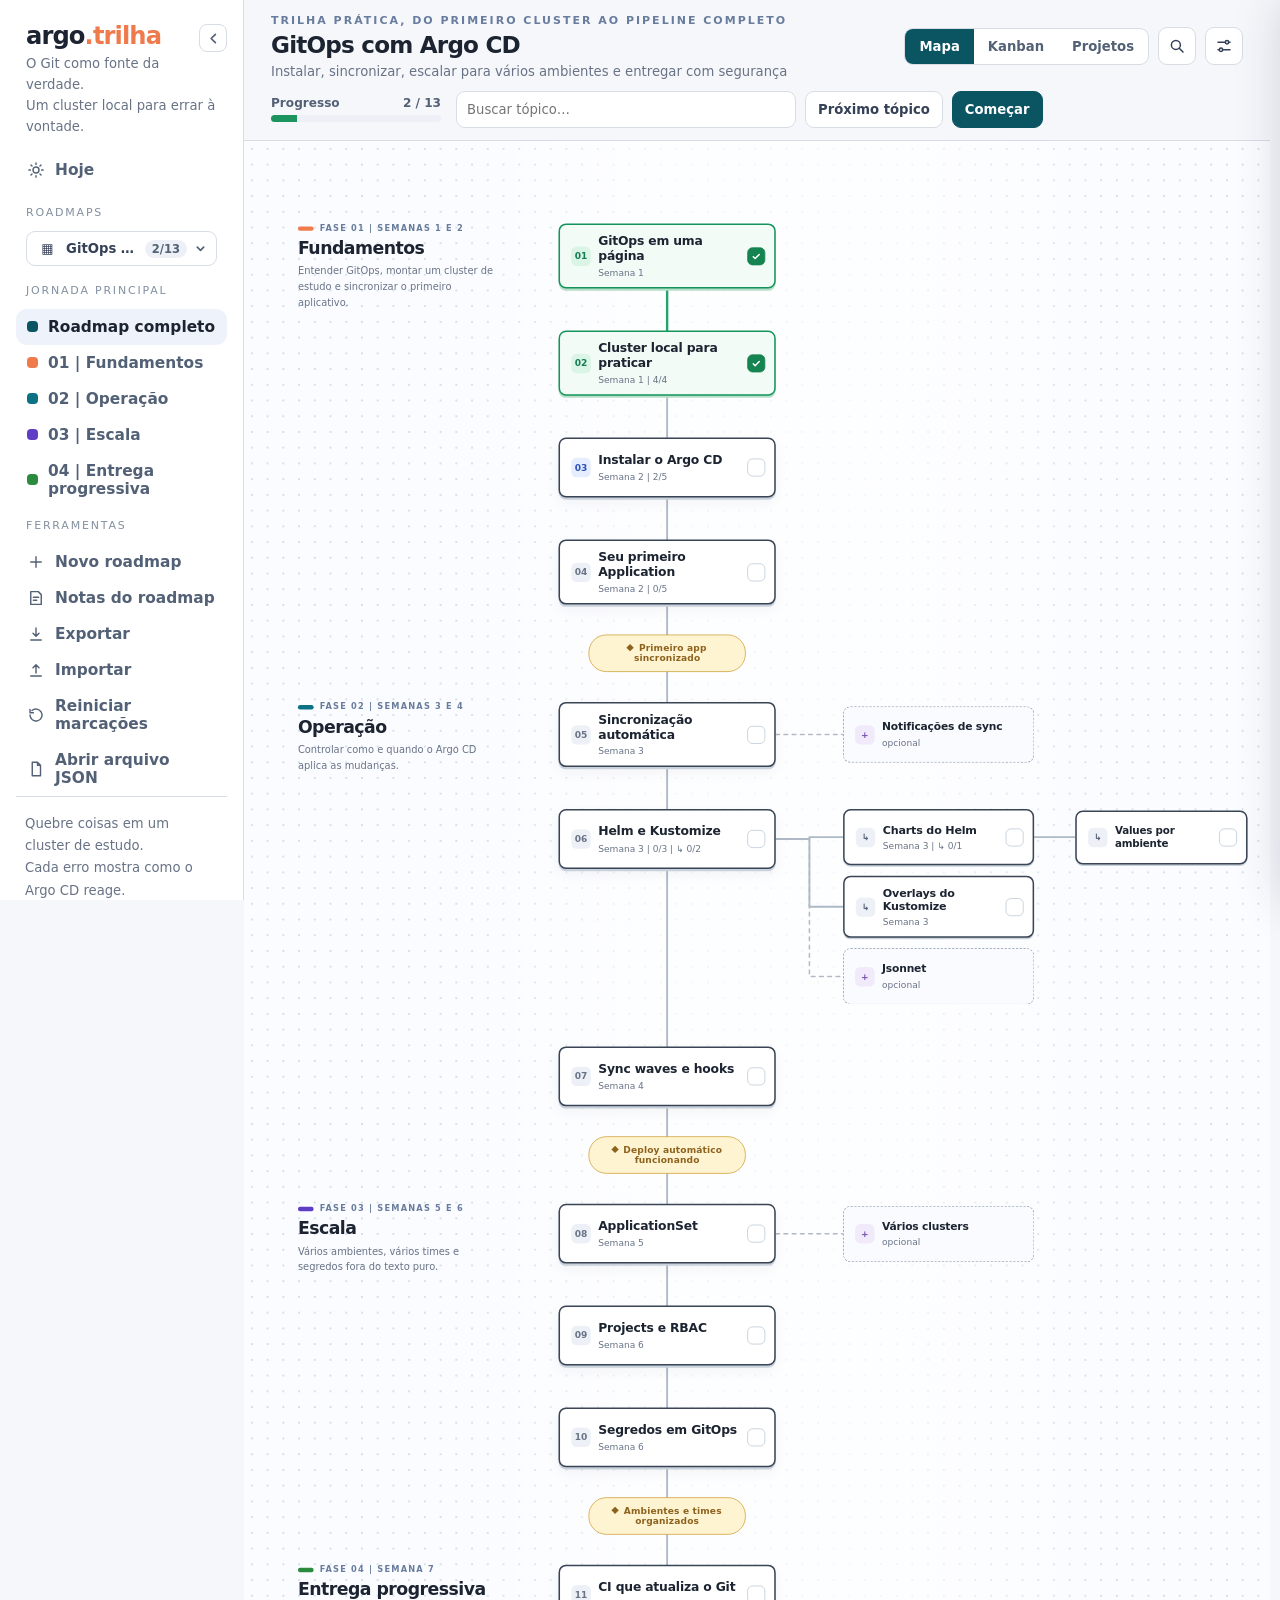
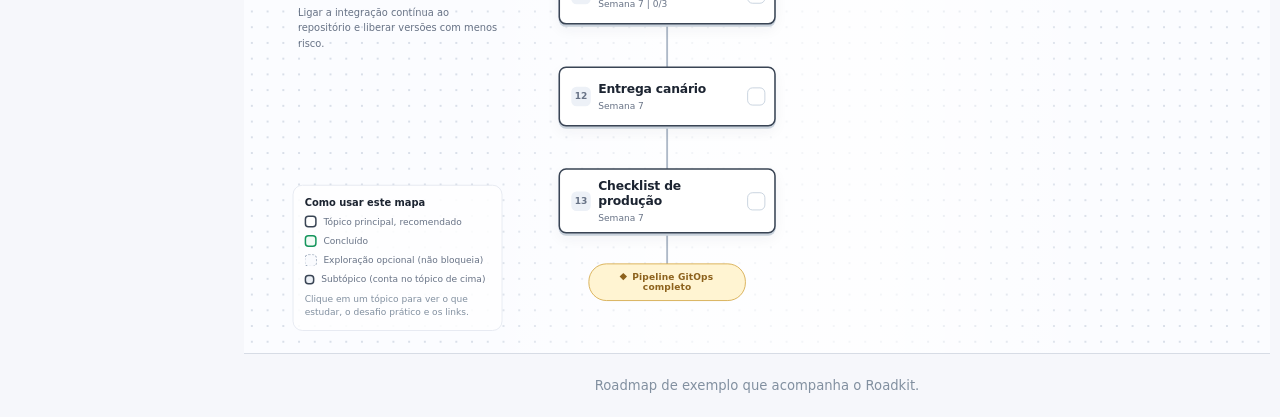
==== index.html @ a02a44e7 "feat: Today screen and a fixed-size activity record A Today screen, at the top of the sidebar or on " ====
<!doctype html>
<html lang="pt-BR">
<head>
  <meta charset="utf-8">
  <meta name="viewport" content="width=device-width, initial-scale=1">
  <meta name="theme-color" content="#f6f7fb">
  <title>Roadkit</title>
  <link rel="manifest" href="src/manifest.webmanifest">
  <link rel="icon" href="src/icons/favicon.svg" type="image/svg+xml">
  <link rel="icon" href="src/icons/icon-192.png" sizes="192x192" type="image/png">
  <link rel="apple-touch-icon" href="src/icons/apple-touch-icon.png">
  <meta name="mobile-web-app-capable" content="yes">
  <meta name="apple-mobile-web-app-title" content="Roadkit">
  <script>try{var m=localStorage.getItem('roadkit:v1:theme'),s=m==='dark'||(m!=='light'&&matchMedia('(prefers-color-scheme: dark)').matches)?'dark':'light',p=localStorage.getItem('roadkit:v1:palette-'+s),k={light:['light','mist','paper'],dark:['night','graphite','plum','black']}[s];document.documentElement.dataset.theme=s;document.documentElement.dataset.palette=k.indexOf(p)>=0?p:k[0];var f={small:.95,normal:1.1,large:1.25,xlarge:1.4}[localStorage.getItem('roadkit:v1:fs')];if(f)document.documentElement.style.setProperty('--fs',f);if(localStorage.getItem('roadkit:v1:side')==='collapsed')document.documentElement.dataset.side='collapsed';var w=parseInt(localStorage.getItem('roadkit:v1:sidew'),10);if(w)document.documentElement.style.setProperty('--side-open',Math.min(Math.max(w,200),420)+'px')}catch(e){}</script>
  <link rel="stylesheet" href="src/style.css">
</head>
<body>
<div class="app">
  <aside>
    <div class="side-top">
      <div class="logo" id="logo"></div>
      <button type="button" class="side-toggle" id="sideToggle" aria-expanded="true" aria-controls="phaseNav">
        <svg viewBox="0 0 16 16" width="15" height="15" aria-hidden="true"><path d="M10 3.5L5.5 8 10 12.5" fill="none" stroke="currentColor" stroke-width="1.8" stroke-linecap="round" stroke-linejoin="round"/></svg>
      </button>
    </div>
    <div class="side-sub" id="tagline"></div>
    <button type="button" class="nav-btn today-btn" id="todayBtn" aria-pressed="false" aria-controls="today" data-i18n-title="todayOpen"><svg class="nav-ico" viewBox="0 0 24 24" width="18" height="18" aria-hidden="true" fill="none" stroke="currentColor" stroke-width="1.9" stroke-linecap="round"><circle cx="12" cy="12" r="4"/><path d="M12 2.5v2M12 19.5v2M2.5 12h2M19.5 12h2M5.3 5.3l1.4 1.4M17.3 17.3l1.4 1.4M5.3 18.7l1.4-1.4M17.3 6.7l1.4-1.4"/></svg><span class="nav-lbl" data-i18n="todayTitle"></span></button>
    <div class="roadmap-switch">
      <div class="aside-label" data-i18n="roadmaps"></div>
      <button type="button" class="rm-current" id="rmBtn" aria-haspopup="true" aria-expanded="false" aria-controls="rmPop">
        <span class="rm-ico" id="rmIcon" aria-hidden="true"></span>
        <span class="rm-name" id="rmName"></span>
        <span class="rm-chip" id="rmChip"></span>
        <svg class="rm-chev" viewBox="0 0 12 12" width="11" height="11" aria-hidden="true"><path d="M2.5 4.5L6 8l3.5-3.5" fill="none" stroke="currentColor" stroke-width="1.8" stroke-linecap="round" stroke-linejoin="round"/></svg>
      </button>
      <div class="rm-pop" id="rmPop" hidden></div>
    </div>
    <div class="aside-label" data-i18n="journey"></div>
    <nav id="phaseNav"></nav>
    <div class="tools">
      <div class="aside-label" data-i18n="tools"></div>
      <button class="nav-btn" data-act="new" data-i18n-title="newRoadmap" data-i18n-aria="newRoadmap"><svg class="nav-ico" viewBox="0 0 24 24" width="18" height="18" aria-hidden="true" fill="none" stroke="currentColor" stroke-width="1.9" stroke-linecap="round" stroke-linejoin="round"><path d="M12 5v14M5 12h14"/></svg><span class="nav-lbl" data-i18n="newRoadmap"></span></button>
      <button class="nav-btn" data-act="notes" data-i18n-title="notesAll" data-i18n-aria="notesAll"><svg class="nav-ico" viewBox="0 0 24 24" width="18" height="18" aria-hidden="true" fill="none" stroke="currentColor" stroke-width="1.9" stroke-linecap="round" stroke-linejoin="round"><path d="M5 3.5h10l4 4V20.5H5z"/><path d="M8.5 11h7M8.5 15h4.5"/></svg><span class="nav-lbl" data-i18n="notesAll"></span></button>
      <button class="nav-btn" data-act="export" data-i18n-title="exportTitle" data-i18n-aria="exportTitle"><svg class="nav-ico" viewBox="0 0 24 24" width="18" height="18" aria-hidden="true" fill="none" stroke="currentColor" stroke-width="1.9" stroke-linecap="round" stroke-linejoin="round"><path d="M12 4v11m0 0l-4-4m4 4l4-4M5 20h14"/></svg><span class="nav-lbl" data-i18n="exportProgress"></span></button>
      <button class="nav-btn" data-act="import" data-i18n-title="importTitle" data-i18n-aria="importTitle"><svg class="nav-ico" viewBox="0 0 24 24" width="18" height="18" aria-hidden="true" fill="none" stroke="currentColor" stroke-width="1.9" stroke-linecap="round" stroke-linejoin="round"><path d="M12 16V5m0 0L8 9m4-4l4 4M5 20h14"/></svg><span class="nav-lbl" data-i18n="importProgress"></span></button>
      <button class="nav-btn" data-act="reset" data-i18n-title="resetProgress" data-i18n-aria="resetProgress"><svg class="nav-ico" viewBox="0 0 24 24" width="18" height="18" aria-hidden="true" fill="none" stroke="currentColor" stroke-width="1.9" stroke-linecap="round" stroke-linejoin="round"><path d="M4 12a8 8 0 1 0 2.6-5.9M4 4.5V9h4.5"/></svg><span class="nav-lbl" data-i18n="resetProgress"></span></button>
      <button class="nav-btn" data-act="open" data-i18n-title="openFile" data-i18n-aria="openFile"><svg class="nav-ico" viewBox="0 0 24 24" width="18" height="18" aria-hidden="true" fill="none" stroke="currentColor" stroke-width="1.9" stroke-linecap="round" stroke-linejoin="round"><path d="M7 3h7l4 4v14H7zM14 3v4h4"/></svg><span class="nav-lbl" data-i18n="openFile"></span></button>
    </div>
    <div class="aside-foot">
      <div class="aside-bottom" id="sidebarNote"></div>
      <div class="credit credit-side"><span data-i18n="madeBy"></span> <a href="https://github.com/nycholasmarques" target="_blank" rel="noopener noreferrer">nycholasmarques</a> <span class="credit-sep">|</span> <a href="https://github.com/nycholasmarques/roadkit" target="_blank" rel="noopener noreferrer" data-i18n="sourceCode"></a></div>
    </div>
  </aside>
  <div class="side-grip" id="sideGrip" role="separator" aria-orientation="vertical" tabindex="0" data-i18n-aria="resizeSide"></div>
  <section class="editor-pane" id="editorPane" hidden aria-labelledby="editTitle">
    <div class="ep-head">
      <button type="button" class="secondary" id="edBack"><span aria-hidden="true">←</span> <span data-i18n="edBack"></span></button>
      <h2 id="editTitle"></h2>
      <div class="seg small" id="editMode" role="group"><button type="button" data-mode="form" data-i18n="edForm"></button><button type="button" data-mode="json" data-i18n="edJson"></button></div>
      <button type="button" class="secondary" id="edAi" data-i18n="aiOpen"></button>
      <button type="button" class="secondary ep-toggle" id="edPreviewBtn" data-i18n="edPreview"></button>
    </div>
    <div class="ep-cat"><label for="edCat" data-i18n="edCategory"></label><select id="edCat"></select><input type="text" id="edCatNew" hidden data-i18n-placeholder="edCategoryName"></div>
    <div class="ep-body" id="editBody"></div>
    <div class="ep-foot">
      <div class="ed-lint" id="editLint" aria-live="polite"></div>
      <div class="dlg-err" id="editErr" role="alert"></div>
      <button type="button" class="secondary" id="edCancel" data-i18n="rmCancel"></button>
      <button type="button" class="primary" id="editSave" data-i18n="edSave"></button>
    </div>
  </section>
  <button type="button" class="primary ed-back-edit" id="edBackEdit" data-i18n="edEditBack"></button>
  <main class="workspace">
    <header class="toolbar" id="toolbar">
      <div class="top-left">
        <div class="eyebrow" id="eyebrow"></div>
        <h1 id="title">Roadkit</h1>
        <p id="subtitle"></p>
      </div>
      <div class="controls">
        <div class="progress-wrap">
          <div class="progress-txt"><span data-i18n="progress"></span><span id="progressText">0 / 0</span></div>
          <div class="bar"><div class="bar-fill" id="barFill"></div></div>
        </div>
        <input id="search" type="search" data-i18n-placeholder="searchPlaceholder" data-i18n-aria="searchAria">
        <button class="secondary" id="nextBtn" data-i18n="nextTopic"></button>
        <button class="primary" id="startBtn" data-i18n="start"></button>
      </div>
      <div class="tb-actions">
        <div class="seg" id="viewSeg" role="group" data-i18n-aria="viewSwitch">
          <button type="button" data-view="map" aria-pressed="true" data-i18n="viewMap"></button>
          <button type="button" data-view="kanban" aria-pressed="false" data-i18n="viewKanban"></button>
          <button type="button" data-view="projects" aria-pressed="false" data-i18n="viewProjects" id="viewProjects" hidden></button>
        </div>
        <button class="icon-btn" id="paletteBtn" type="button" data-i18n-aria="paletteOpen" data-i18n-title="paletteOpen">
          <svg viewBox="0 0 24 24" width="18" height="18" aria-hidden="true" fill="none" stroke="currentColor" stroke-width="2" stroke-linecap="round"><circle cx="10.5" cy="10.5" r="6"/><path d="M15 15l5 5"/></svg>
        </button>
        <button class="icon-btn" id="settingsBtn" type="button" aria-haspopup="true" aria-expanded="false" aria-controls="settings" data-i18n-aria="settings" data-i18n-title="settings">
          <svg viewBox="0 0 24 24" width="18" height="18" aria-hidden="true"><path d="M4 7h10M18 7h2M4 17h2M10 17h10" stroke="currentColor" stroke-width="2" stroke-linecap="round" fill="none"/><circle cx="16" cy="7" r="2.3" fill="none" stroke="currentColor" stroke-width="2"/><circle cx="8" cy="17" r="2.3" fill="none" stroke="currentColor" stroke-width="2"/></svg>
        </button>
        <div class="settings" id="settings" hidden role="group" data-i18n-aria="settings">
          <div class="set-row"><span class="set-label" data-i18n="theme"></span>
            <div class="seg small" id="themeSeg">
              <button type="button" data-theme-mode="auto" data-i18n="themeAuto"></button>
              <button type="button" data-theme-mode="light" data-i18n="themeLight"></button>
              <button type="button" data-theme-mode="dark" data-i18n="themeDark"></button>
            </div></div>
          <div class="set-row" id="paletteRow"><span class="set-label" data-i18n="palette"></span>
            <div class="pal-group" data-scheme="light"><span class="pal-sub" data-i18n="paletteLight"></span><div class="pal-grid"></div></div>
            <div class="pal-group" data-scheme="dark"><span class="pal-sub" data-i18n="paletteDark"></span><div class="pal-grid"></div></div></div>
          <div class="set-row"><span class="set-label" data-i18n="fontSize"></span>
            <div class="seg small" id="fontSeg">
              <button type="button" data-fs="small" class="fs-s" data-i18n="fontSmall"></button>
              <button type="button" data-fs="normal" class="fs-m" data-i18n="fontNormal"></button>
              <button type="button" data-fs="large" class="fs-l" data-i18n="fontLarge"></button>
              <button type="button" data-fs="xlarge" class="fs-xl" data-i18n="fontXLarge"></button>
            </div></div>
          <div class="set-row"><label class="set-label" for="langSel" data-i18n="language"></label>
            <div class="sel-wrap"><select id="langSel"></select></div></div>
          <div class="set-row"><label class="set-label" for="homeSel" data-i18n="homeView"></label>
            <div class="sel-wrap"><select id="homeSel">
              <option value="last" data-i18n="homeLast"></option>
              <option value="today" data-i18n="homeToday"></option>
            </select></div>
            <span class="set-hint" data-i18n="homeHint"></span></div>
          <div class="set-row"><label class="set-label" for="skipSel" data-i18n="skipWarn"></label>
            <div class="sel-wrap"><select id="skipSel">
              <option value="0" data-i18n="skipWarnAlways"></option>
              <option value="3" data-i18n="skipWarnUpTo3"></option>
              <option value="5" data-i18n="skipWarnUpTo5"></option>
              <option value="off" data-i18n="skipWarnNever"></option>
            </select></div>
            <span class="set-hint" data-i18n="skipWarnHint"></span></div>
          <div class="set-row" id="installRow" hidden><button type="button" class="secondary" id="installBtn" data-i18n="installApp"></button>
            <span class="set-hint" data-i18n="installHint"></span></div>
          <div class="set-row"><label class="set-label" for="keysSel" data-i18n="shortcuts"></label>
            <div class="sel-wrap"><select id="keysSel">
              <option value="on" data-i18n="keysOnOpt"></option>
              <option value="off" data-i18n="keysOffOpt"></option>
            </select></div>
            <span class="set-hint" data-i18n="keysHint"></span></div>
          <p class="sync-note" id="syncStatus" aria-live="polite"></p>
          <div class="set-tools">
            <button type="button" class="secondary" data-act="new" data-i18n="newRoadmap"></button>
            <button type="button" class="secondary" data-act="notes" data-i18n="notesAll"></button>
            <button type="button" class="secondary" data-act="export" data-i18n="exportProgress"></button>
            <button type="button" class="secondary" data-act="import" data-i18n="importProgress"></button>
            <button type="button" class="secondary" data-act="reset" data-i18n="resetProgress"></button>
            <button type="button" class="secondary" data-act="open" data-i18n="openFile"></button>
          </div>
        </div>
      </div>
    </header>
    <section class="today" id="today" aria-labelledby="todayH"></section>
    <section class="bodyline">
      <div class="map-viewport" id="mapViewport"><div class="map-frame" id="mapFrame"><div class="map" id="map"></div></div></div>
      <section class="board-wrap" id="boardWrap">
        <p class="board-hint" id="boardHint"></p>
        <div class="board" id="board" data-dnd-root></div>
      </section>
      <section class="projects-wrap" id="projects"></section>
      <div class="detail-grip" id="detailGrip" role="separator" aria-orientation="vertical" tabindex="0" data-i18n-aria="resizeDetail"></div>
      <section class="detail" id="detail" aria-live="polite">
        <button class="detail-close" id="detailClose" data-i18n-aria="close">×</button>
        <div id="detailContent" class="detail-placeholder"></div>
      </section>
    </section>
    <footer class="footer-note">
      <div id="footer"></div>
      <div class="credit credit-foot"><span data-i18n="madeBy"></span> <a href="https://github.com/nycholasmarques" target="_blank" rel="noopener noreferrer">nycholasmarques</a> <span class="credit-sep">|</span> <a href="https://github.com/nycholasmarques/roadkit" target="_blank" rel="noopener noreferrer" data-i18n="sourceCode"></a></div>
    </footer>
  </main>
</div>
<dialog class="dlg" id="manageDlg" aria-labelledby="manageTitle">
  <div class="dlg-in">
    <div class="dlg-head"><h2 id="manageTitle" data-i18n="manageRoadmaps"></h2><button type="button" class="dlg-x" data-close data-i18n-aria="rmClose">×</button></div>
    <div class="dlg-tools">
      <button type="button" class="primary" data-act="new" data-i18n="newRoadmap"></button>
      <button type="button" class="secondary" data-act="import" data-i18n="importProgress"></button>
    </div>
    <div class="dlg-body" id="manageBody"></div>
  </div>
</dialog>
<dialog class="dlg" id="exportDlg" aria-labelledby="exportTitle">
  <div class="dlg-in">
    <div class="dlg-head"><h2 id="exportTitle" data-i18n="exportTitleDlg"></h2><button type="button" class="dlg-x" data-close data-i18n-aria="rmClose">×</button></div>
    <div class="dlg-body export-body" id="exportBody"></div>
  </div>
</dialog>
<dialog class="cmdk" id="cmdk" data-i18n-aria="paletteOpen">
  <div class="cmdk-search">
    <svg viewBox="0 0 24 24" width="18" height="18" aria-hidden="true" fill="none" stroke="currentColor" stroke-width="2" stroke-linecap="round"><circle cx="10.5" cy="10.5" r="6"/><path d="M15 15l5 5"/></svg>
    <input id="cmdkInput" type="text" role="combobox" aria-expanded="true" aria-controls="cmdkList" aria-autocomplete="list" autocomplete="off" spellcheck="false" data-i18n-placeholder="paletteSearch" data-i18n-aria="paletteSearch">
    <button type="button" class="cmdk-close" id="cmdkClose" data-i18n-aria="rmClose" data-i18n-title="rmClose"><kbd>Esc</kbd></button>
  </div>
  <div class="cmdk-list" id="cmdkList" role="listbox" data-i18n-aria="paletteOpen"></div>
  <p class="cmdk-foot" data-i18n="paletteHint"></p>
</dialog>
<dialog class="dlg" id="keysDlg" aria-labelledby="keysTitle">
  <div class="dlg-in">
    <div class="dlg-head"><h2 id="keysTitle" data-i18n="shortcuts"></h2><button type="button" class="dlg-x" data-close data-i18n-aria="rmClose">×</button></div>
    <div class="dlg-body" id="keysBody"></div>
  </div>
</dialog>
<dialog class="dlg dlg-wide" id="notesDlg" aria-labelledby="notesTitle">
  <div class="dlg-in">
    <div class="dlg-head"><h2 id="notesTitle" data-i18n="notesAll"></h2><button type="button" class="secondary" id="notesCopy" data-i18n="notesCopy"></button><button type="button" class="dlg-x" data-close data-i18n-aria="rmClose">×</button></div>
    <div class="dlg-body notes-body" id="notesBody"></div>
  </div>
</dialog>
<dialog class="dlg dlg-wide" id="aiDlg" aria-labelledby="aiTitle">
  <div class="dlg-in">
    <div class="dlg-head"><h2 id="aiTitle" data-i18n="aiTitle"></h2><button type="button" class="dlg-x" data-close data-i18n-aria="rmClose">×</button></div>
    <div class="dlg-body ai-body">
      <p class="dlg-note" data-i18n="aiHow"></p>
      <h3 class="ai-h"><span>1</span> <b data-i18n="aiStep1"></b></h3>
      <label class="ed-f"><span data-i18n="aiGoal"></span><textarea id="aiGoal" rows="4" data-i18n-placeholder="aiGoalPh"></textarea></label>
      <div class="ai-row">
        <label class="ed-f"><span data-i18n="aiLang"></span><select id="aiLang"></select></label>
        <label class="ed-f"><span data-i18n="aiSize"></span><select id="aiSize"><option value="s" data-i18n="aiSizeS"></option><option value="m" data-i18n="aiSizeM" selected></option><option value="l" data-i18n="aiSizeL"></option></select></label>
      </div>
      <label class="ed-chk"><input type="checkbox" id="aiProjects" checked> <span data-i18n="aiProjects"></span></label>
      <h3 class="ai-h"><span>2</span> <b data-i18n="aiStep2"></b></h3>
      <textarea id="aiPrompt" class="ai-prompt" rows="7" readonly spellcheck="false" aria-label="Prompt"></textarea>
      <button type="button" class="primary" id="aiCopy" data-i18n="aiCopy"></button>
      <h3 class="ai-h"><span>3</span> <b data-i18n="aiStep3"></b></h3>
      <textarea id="aiAnswer" rows="6" spellcheck="false" data-i18n-placeholder="aiAnswerPh" aria-label="JSON"></textarea>
      <div class="dlg-err" id="aiErr" role="alert"></div>
      <button type="button" class="primary" id="aiUse" data-i18n="aiUse"></button>
    </div>
  </div>
</dialog>
<div class="scrim" id="scrim"></div>
<div class="dock" id="dock" hidden></div>
<input type="file" id="importFile" accept=".zip,.json,application/zip,application/json">
<input type="file" id="openFile" accept="application/json,.json">
<script src="src/markdown.js"></script>
<script src="src/app.js"></script>
</body>
</html>
---- src/style.css ----
:root{--bg:#f6f7fb;--paper:#fff;--map-bg:#fbfcff;--map-dot:#d9dfe9;--fade:255,255,255;--toolbar-bg:rgba(246,247,251,.97);
--surface:#eef2fa;--chip:#edf1f7;--line:#d7dce5;--line-soft:#e1e5ee;
--ink:#1c2431;--ink2:#354157;--ink3:#536176;--dim:#687386;--faint:#8290a0;--eyebrow:#687c9d;
--node-border:#394454;--node-shadow:#c9d2dc;--node-glow:rgba(37,47,67,.05);--node-glow-hover:rgba(37,47,67,.09);
--sel:#4875e4;--sel-ring:rgba(72,117,228,.15);
--ok-bg:#f2fbf6;--ok-border:#15955c;--ok-shadow:#b7dec8;--ok-chip:#daf4e5;--ok-ink:#157b51;--ok-solid:#168450;--bar:#1c945f;--path-ok:#25a36c;--ok-soft-bg:#e5f5eb;--ok-soft-ink:#187a4e;--ok-soft-border:#99d2b3;
--ms-bg:#fff4d2;--ms-border:#cf9e32;--ms-ink:#8d621d;
--note-bg:#fff9e6;--note-border:#f0dfaa;--note-ink:#66511f;
--opt-bg:#fafbfe;--opt-border:#8898ad;--opt-num-bg:#f1eafa;--opt-num-ink:#7651aa;
--path:#aeb9c8;--path-opt:#b2b8c6;--link:#2355b9;--focus:#80a5ff;
--res-bg:#f8faff;--res-hover-bg:#f0f5ff;--res-hover-border:#819fd6;--legend-bg:#ffffffdd;
--check-border:#bac7d6;--scroll:#bac3d3;--drawer-shadow:rgba(26,40,69,.20);--drag-bg:rgba(235,242,255,.85);
--work-chip:#e6edff;--work-ink:#2c52b8;
--lv-beginner:#1f9d66;--lv-intermediate:#c98a12;--lv-advanced:#d0503f;
--fire:#e8590c;--fire-ink:#b8440a;--fire-bg:#fffaf6;--fire-bg-on:#fff0e3;--fire-line:#f2b98f;--fire-glow:rgba(232,89,12,.14);
--fs:1.1;
--accent:#233b65;--brand:#7549bd;--brand-text:var(--brand);color-scheme:light}
@media screen{:root[data-theme="dark"]{--bg:#0e131b;--paper:#161d28;--map-bg:#111720;--map-dot:#212b3a;--fade:17,23,32;--toolbar-bg:rgba(14,19,27,.95);
--surface:#1e2735;--chip:#212c3b;--line:#2a3544;--line-soft:#252f3d;
--ink:#e7ecf3;--ink2:#cdd5e0;--ink3:#a9b4c4;--dim:#8c98aa;--faint:#6f7b8e;--eyebrow:#8ea5c8;
--node-border:#6b788c;--node-shadow:#05080d;--node-glow:rgba(0,0,0,.25);--node-glow-hover:rgba(0,0,0,.4);
--sel:#6b93f0;--sel-ring:rgba(107,147,240,.25);
--ok-bg:#12281d;--ok-border:#2fb37a;--ok-shadow:#0b1c13;--ok-chip:#1a3a2a;--ok-ink:#5fd3a0;--ok-solid:#1f9d66;--bar:#2fb37a;--path-ok:#2fb37a;--ok-soft-bg:#143324;--ok-soft-ink:#6fdcab;--ok-soft-border:#2a6a4c;
--ms-bg:#3a2f12;--ms-border:#a8802a;--ms-ink:#f0cd7c;
--note-bg:#2e2812;--note-border:#5a4d1f;--note-ink:#ecd9a0;
--opt-bg:#141b25;--opt-border:#5d6b80;--opt-num-bg:#2a2140;--opt-num-ink:#bda3ec;
--path:#3f4c5f;--path-opt:#4a5668;--link:#8fb0ff;--focus:#6b93f0;
--res-bg:#1a2330;--res-hover-bg:#202b3b;--res-hover-border:#5879b8;--legend-bg:#161d28dd;
--check-border:#4a586b;--scroll:#3a4658;--drawer-shadow:rgba(0,0,0,.5);--drag-bg:rgba(14,19,27,.85);
--work-chip:#1c2a4a;--work-ink:#a5bdff;
--lv-beginner:#34c486;--lv-intermediate:#e0a83a;--lv-advanced:#ee6b5b;
--fire:#ff8a3d;--fire-ink:#ffb27a;--fire-bg:rgba(255,138,61,.05);--fire-bg-on:rgba(255,138,61,.14);--fire-line:rgba(255,138,61,.4);--fire-glow:rgba(255,138,61,.18);
--brand-text:color-mix(in srgb,var(--brand) 62%,#fff);color-scheme:dark}
/* palettes: each one only repaints the light or dark base above ("light" and "night" are the bases themselves) */
:root[data-theme="light"][data-palette="mist"]{--bg:#e6e9ee;--paper:#f1f3f6;--map-bg:#eceff3;--map-dot:#d0d6df;--fade:236,239,243;--toolbar-bg:rgba(230,233,238,.96);
--surface:#e1e5eb;--chip:#e0e4ea;--line:#cdd3dc;--line-soft:#d7dce4;--node-shadow:#c2cad5;
--opt-bg:#eef0f4;--res-bg:#edf0f4;--res-hover-bg:#e6ebf2;--legend-bg:#f1f3f6dd;--check-border:#b6c0cd;--scroll:#b3bccb;--drag-bg:rgba(225,230,238,.85)}
:root[data-theme="light"][data-palette="paper"]{--bg:#f4efe6;--paper:#fbf8f2;--map-bg:#f8f3ea;--map-dot:#e2d8c6;--fade:248,243,234;--toolbar-bg:rgba(244,239,230,.97);
--surface:#eee6d8;--chip:#ece3d3;--line:#ddd2bf;--line-soft:#e6dccb;
--ink:#2b2418;--ink2:#463c2c;--ink3:#5f5340;--dim:#76695a;--faint:#968a78;--eyebrow:#8a7350;
--node-border:#4a3f30;--node-shadow:#d8ccb6;--node-glow:rgba(70,55,30,.06);--node-glow-hover:rgba(70,55,30,.1);
--sel:#b85f2a;--sel-ring:rgba(184,95,42,.16);
--opt-bg:#f9f5ee;--opt-border:#a39580;--opt-num-bg:#efe5f2;--opt-num-ink:#7a4f8f;
--path:#c4b8a3;--path-opt:#c9bfae;--link:#9a4a1c;--focus:#d08a50;
--res-bg:#f8f3ea;--res-hover-bg:#f2eadb;--res-hover-border:#c49a6c;--legend-bg:#fbf8f2dd;
--check-border:#cbbfa9;--scroll:#cdbfa8;--drawer-shadow:rgba(60,45,20,.2);--drag-bg:rgba(244,236,222,.85);
--work-chip:#f6e6d6;--work-ink:#9a4a1c}
:root[data-theme="dark"][data-palette="graphite"]{--bg:#151515;--paper:#1e1e1e;--map-bg:#191919;--map-dot:#2c2c2c;--fade:25,25,25;--toolbar-bg:rgba(21,21,21,.95);
--surface:#272727;--chip:#2a2a2a;--line:#333;--line-soft:#2d2d2d;
--ink:#ececec;--ink2:#d4d4d4;--ink3:#b0b0b0;--dim:#929292;--faint:#737373;--eyebrow:#a8a8a8;
--node-border:#767676;--node-shadow:#0a0a0a;
--sel:#7c9ff0;--sel-ring:rgba(124,159,240,.25);
--opt-bg:#1a1a1a;--opt-border:#666;--opt-num-bg:#2d2638;
--path:#4a4a4a;--path-opt:#555;--link:#9cb8ff;--focus:#7c9ff0;
--res-bg:#222;--res-hover-bg:#2a2a2a;--res-hover-border:#6a7fae;--legend-bg:#1e1e1edd;
--check-border:#555;--scroll:#444;--drag-bg:rgba(21,21,21,.85);
--work-chip:#25304a;--work-ink:#a9c0ff}
:root[data-theme="dark"][data-palette="plum"]{--bg:#141119;--paper:#1c1823;--map-bg:#17141d;--map-dot:#2a2433;--fade:23,20,29;--toolbar-bg:rgba(20,17,25,.95);
--surface:#241f2d;--chip:#272130;--line:#322b3d;--line-soft:#2b2535;
--ink:#ece7f3;--ink2:#d5cde0;--ink3:#b3a9c2;--dim:#958aa6;--faint:#776d88;--eyebrow:#b19ad6;
--node-border:#7a6e8c;--node-shadow:#07050a;
--sel:#a68bf0;--sel-ring:rgba(166,139,240,.25);
--opt-bg:#18141e;--opt-border:#6c6080;--opt-num-bg:#2f2440;--opt-num-ink:#cdb4f5;
--path:#4a4058;--path-opt:#544a62;--link:#c0a8ff;--focus:#a68bf0;
--res-bg:#211c29;--res-hover-bg:#2a2434;--res-hover-border:#8a72c0;--legend-bg:#1c1823dd;
--check-border:#574c68;--scroll:#463d55;--drag-bg:rgba(20,17,25,.85);
--work-chip:#2c2446;--work-ink:#c6b2ff}
:root[data-theme="dark"][data-palette="black"]{--bg:#000;--paper:#0b0b0d;--map-bg:#050506;--map-dot:#1c1c20;--fade:5,5,6;--toolbar-bg:rgba(0,0,0,.92);
--surface:#141417;--chip:#17171b;--line:#232328;--line-soft:#1c1c21;
--ink:#f2f2f4;--ink2:#d8d8dc;--ink3:#b2b2b9;--dim:#8f8f98;--faint:#6e6e77;--eyebrow:#9aa7c0;
--node-border:#5e5e68;--node-shadow:#000;--node-glow:transparent;--node-glow-hover:rgba(255,255,255,.03);
--ok-bg:#0b1f15;--ok-shadow:#000;--opt-bg:#08080a;--opt-border:#55555f;
--path:#34343c;--path-opt:#3d3d46;
--res-bg:#111114;--res-hover-bg:#18181c;--legend-bg:#0b0b0ddd;
--check-border:#45454e;--scroll:#33333a;--drawer-shadow:rgba(0,0,0,.7);--drag-bg:rgba(0,0,0,.85)}}
*{box-sizing:border-box;scrollbar-width:thin;scrollbar-color:var(--scroll) transparent}
@supports not (scrollbar-color:auto){::-webkit-scrollbar{width:9px;height:9px}::-webkit-scrollbar-track{background:transparent}::-webkit-scrollbar-thumb{background:var(--scroll);border-radius:9px;border:2px solid transparent;background-clip:content-box}::-webkit-scrollbar-thumb:hover{background:var(--faint);background-clip:content-box}}
aside,.detail,.ep-body,.rm-list,.dlg-body{scrollbar-color:transparent transparent}aside:hover,.detail:hover,.ep-body:hover,.rm-list:hover,.dlg-body:hover,aside:focus-within,.detail:focus-within{scrollbar-color:var(--scroll) transparent}
html{scroll-behavior:smooth;scrollbar-gutter:stable}body{margin:0;background:var(--bg);color:var(--ink);font-family:Inter,ui-sans-serif,system-ui,-apple-system,BlinkMacSystemFont,"Segoe UI",sans-serif;font-size:calc(14px*var(--fs))}
button,input,select{font:inherit}button{cursor:pointer}a{color:var(--link)}button:focus-visible,a:focus-visible,input:focus-visible,select:focus-visible{outline:3px solid var(--focus);outline-offset:3px}
:root{--side-w:var(--side-open,244px)}html[data-side=collapsed]{--side-w:68px}
.app{min-height:100vh;display:grid;grid-template-columns:var(--side-w) minmax(0,1fr)}
aside{border-right:1px solid var(--line);background:var(--paper);height:100vh;position:sticky;top:0;display:flex;flex-direction:column;padding:22px 16px;z-index:3;overflow-y:auto}
.logo{font-size:calc(22px*var(--fs));letter-spacing:-.9px;font-weight:850;padding:0 10px;margin-bottom:3px;overflow-wrap:break-word}.logo b{color:var(--brand-text);font-weight:850}
.side-sub{padding:0 10px;color:var(--dim);line-height:1.6;font-size:calc(12px*var(--fs));margin-bottom:14px}
.aside-label{font-size:calc(10px*var(--fs));text-transform:uppercase;letter-spacing:1.8px;color:var(--faint);margin:12px 10px}
.roadmap-switch{margin-bottom:6px}.sel-wrap{position:relative}.sel-wrap:after{content:"";position:absolute;right:14px;top:50%;width:7px;height:7px;border-right:2px solid var(--ink3);border-bottom:2px solid var(--ink3);transform:translateY(-70%) rotate(45deg);pointer-events:none}select{-webkit-appearance:none;appearance:none}.roadmap-switch .sel-wrap{margin:0 10px}.roadmap-switch select{display:block;width:100%;margin:0;padding:9px 30px 9px 10px;border:1px solid var(--line);border-radius:9px;background:var(--paper);color:var(--ink2);font-size:calc(12px*var(--fs));font-weight:700}
/* roadmap picker, manager and editor */
.rm-current{display:flex;align-items:center;gap:8px;width:calc(100% - 20px);margin:0 10px;padding:9px 10px;border:1px solid var(--line);border-radius:9px;background:var(--paper);color:var(--ink2);font-size:calc(12px*var(--fs));font-weight:700;text-align:left}.rm-current:hover{background:var(--surface)}.rm-current[aria-expanded="true"] .rm-chev{transform:rotate(180deg)}.rm-chev{flex:none;color:var(--ink3);transition:transform .15s}
.rm-ico{flex:none;width:1.6em;text-align:center}.rm-name{flex:1;min-width:0;overflow:hidden;text-overflow:ellipsis;white-space:nowrap}
.chip-n,.chip-done{flex:none;font-size:calc(10.5px*var(--fs));font-weight:800;border-radius:999px;padding:2px 7px;white-space:nowrap}.chip-n{background:var(--chip);color:var(--ink3)}.chip-done{background:var(--ok-chip);color:var(--ok-ink)}
.rm-pop{position:fixed;z-index:60;display:flex;flex-direction:column;background:var(--paper);border:1px solid var(--line);border-radius:12px;box-shadow:0 18px 50px var(--drawer-shadow);overflow:hidden}.rm-pop[hidden]{display:none}
.rm-list{overflow-y:auto;padding:6px}.rm-group{font-size:calc(10px*var(--fs));font-weight:800;text-transform:uppercase;letter-spacing:1.6px;color:var(--faint);padding:12px 10px 5px}.rm-list>.rm-group:first-child{padding-top:6px}
.rm-item{display:flex;align-items:center;gap:9px;width:100%;padding:9px 10px;border:0;border-radius:9px;background:transparent;color:var(--ink2);text-align:left}.rm-item:hover{background:var(--surface)}.rm-item.on{background:var(--surface);box-shadow:inset 3px 0 0 var(--sel)}
.rm-meta{flex:1;min-width:0;display:grid;gap:4px}.rm-t{font-weight:700;font-size:calc(12.5px*var(--fs));overflow:hidden;text-overflow:ellipsis;white-space:nowrap;display:block}.rm-sub{font-size:calc(11.5px*var(--fs));color:var(--dim);line-height:1.4}.rm-tag{font-size:calc(9.5px*var(--fs));font-weight:800;text-transform:uppercase;letter-spacing:.8px;color:var(--brand-text);background:var(--chip);border-radius:5px;padding:1px 5px;margin-left:4px;vertical-align:1px}
.rm-bar{height:4px;border-radius:4px;background:var(--chip);overflow:hidden;display:block}.rm-bar i{display:block;height:100%;background:var(--sel);border-radius:4px}.rm-bar.full i{background:var(--bar)}.rm-prog{flex:none}
.rm-foot{display:flex;gap:6px;padding:8px;border-top:1px solid var(--line);background:var(--paper)}.rm-foot-btn{flex:1;padding:8px 6px;border:1px solid var(--line);border-radius:8px;background:var(--paper);color:var(--ink2);font-size:calc(11.5px*var(--fs));font-weight:750}.rm-foot-btn:hover{background:var(--surface)}.rm-empty{color:var(--dim);padding:14px 10px;margin:0}
.dlg{border:1px solid var(--line);border-radius:16px;padding:0;background:var(--paper);color:var(--ink);width:min(720px,94vw);max-height:90vh;box-shadow:0 30px 80px var(--drawer-shadow)}.dlg-wide{width:min(860px,94vw)}.dlg::backdrop{background:rgba(8,12,20,.55);backdrop-filter:blur(2px)}
.dlg-in{display:flex;flex-direction:column;max-height:90vh}.dlg-head{display:flex;align-items:center;gap:12px;padding:16px 20px;border-bottom:1px solid var(--line)}.dlg-head h2{flex:1;margin:0;font-size:calc(17px*var(--fs));letter-spacing:-.3px}.dlg-head .seg.small{display:inline-flex}.dlg-head .seg.small button{padding:7px 12px}
.dlg-x{border:0;background:var(--chip);color:var(--ink2);border-radius:8px;width:32px;height:32px;font-size:20px;line-height:1;padding:0}.dlg-x:hover{background:var(--surface)}
.dlg-tools{display:flex;gap:8px;padding:12px 20px 0}.dlg-body{overflow-y:auto;padding:12px 20px 18px;min-height:0}.dlg-note{font-size:calc(12px*var(--fs));color:var(--dim);line-height:1.55;margin:0 0 4px}.dlg-note.warn{color:var(--ms-ink);background:var(--ms-bg);border:1px solid var(--ms-border);border-radius:8px;padding:8px 10px}
.rm-row{border:1px solid var(--line);border-radius:11px;padding:10px 12px;margin:6px 0;display:grid;gap:8px}.rm-row.is-hidden{opacity:.75}.rm-row.confirm{border-color:#c0504d}.rm-line{display:flex;align-items:center;gap:10px}.rm-row .rm-t{white-space:normal}
.rm-acts{display:flex;flex-wrap:wrap;gap:6px}.rm-act{padding:6px 11px;border:1px solid var(--line);border-radius:8px;background:var(--paper);color:var(--ink2);font-size:calc(11.5px*var(--fs));font-weight:750}.rm-act:hover{background:var(--surface)}.rm-act.danger{color:#c0504d;border-color:#c0504d66}.rm-act.danger:hover{background:#c0504d1a}.rm-ask p{margin:0 0 8px;font-size:calc(12.5px*var(--fs));color:var(--ink2)}
.dlg-foot{display:flex;align-items:center;justify-content:flex-end;gap:8px;padding:12px 20px;border-top:1px solid var(--line)}.dlg-err{flex:1;font-size:calc(11.5px*var(--fs));color:#c0504d;line-height:1.45;max-height:90px;overflow-y:auto}.dlg-err ul{margin:3px 0 0;padding-left:16px}
.ed-grid{display:grid;grid-template-columns:1fr 1fr;gap:10px}.ed-f{display:grid;gap:4px;min-width:0}.ed-f.wide{grid-column:1/-1}.ed-f>span{font-size:calc(10.5px*var(--fs));font-weight:800;text-transform:uppercase;letter-spacing:1px;color:var(--ink3)}
.dlg input[type=text],.dlg select,.dlg textarea,.editor-pane input[type=text],.editor-pane select,.editor-pane textarea{width:100%;min-width:0;padding:8px 10px;border:1px solid var(--line);border-radius:8px;background:var(--bg);color:var(--ink);font-size:calc(12.5px*var(--fs))}.dlg textarea{resize:vertical;line-height:1.5}.dlg select,.editor-pane select{appearance:auto;-webkit-appearance:auto}
.ed-color{display:inline-flex;align-items:center;gap:4px}.ed-color input[type=color]{width:44px;height:34px;padding:2px;border:1px solid var(--line);border-radius:8px;background:var(--bg);cursor:pointer}.ed-color button{width:26px;height:30px;border:1px solid var(--line);border-radius:7px;background:var(--paper);color:var(--ink3);padding:0;visibility:hidden}.ed-color.set button{visibility:visible}.ed-color button:hover{background:var(--surface)}.ed-card .ed-color,.ed-row>.ed-color{flex:none}
.ed-logo-row{display:flex;gap:6px;align-items:center}.ed-logo-row input{flex:1 1 80px;width:auto}.ed-logo{text-transform:none;flex:none;font-weight:850;font-size:calc(15px*var(--fs));letter-spacing:-.6px;padding:0 4px;white-space:nowrap}
.road-node.ghost{opacity:.5;border-style:dashed}.road-node.ghost .node-check{visibility:hidden}
.kc-sub{font-size:calc(10px*var(--fs));font-weight:700;color:var(--ink3);background:var(--chip);border-radius:5px;padding:1px 6px}
.sublist{display:grid;gap:5px;margin-bottom:6px}.subitem{display:flex;align-items:center;gap:9px;width:100%;padding:8px 10px;border:1px solid var(--line);border-radius:9px;background:var(--paper);color:var(--ink2);text-align:left;font-size:calc(12.5px*var(--fs));font-weight:650}.subitem:hover{background:var(--surface)}.subitem em{margin-left:auto;font-style:normal;font-size:calc(10px*var(--fs));color:var(--opt-num-ink)}
.ep-cat{display:flex;align-items:center;gap:8px;padding:10px 16px;border-bottom:1px solid var(--line)}.ep-cat label{flex:none;font-size:calc(10.5px*var(--fs));font-weight:800;text-transform:uppercase;letter-spacing:1px;color:var(--ink3)}.ep-cat select,.ep-cat input{flex:1 1 120px;width:auto;min-width:0}.ep-cat input[hidden]{display:none}
.ed-card{margin-left:calc(var(--d,0)*16px)}.ed-card.d1{border-left:3px solid var(--line)}.ed-card.d2{border-left:3px solid var(--line)}.ed-acts{display:flex;gap:14px}.ed-chk{display:flex;align-items:center;gap:6px;flex:1 1 110px;font-size:calc(12px*var(--fs));color:var(--ink2);font-weight:650}.ed-chk input{width:auto!important}
.ed-lint{flex:1 1 100%;font-size:calc(11.5px*var(--fs));color:var(--ink3)}.ed-lint:empty{display:none}.ed-lint[data-state=ok]{color:var(--ok-ink)}.ed-lint[data-state=warn],.ed-lint[data-state=bad]{color:var(--ink2)}.ed-lint summary{cursor:pointer;font-weight:750}.ed-lint[data-state=bad] summary{color:#c0504d}.ed-lint[data-state=warn] summary{color:var(--ms-ink)}.ed-lint ul{margin:6px 0 0;padding-left:18px;max-height:120px;overflow-y:auto;line-height:1.5}.ed-lint li.bad::marker{color:#c0504d}.ed-lint li.warn::marker{color:var(--ms-border)}
.ai-body{display:grid;gap:10px}.ai-h{display:flex;align-items:center;gap:8px;margin:12px 0 0;font-size:calc(13px*var(--fs))}.ai-h span{width:22px;height:22px;border-radius:50%;background:var(--accent);color:#fff;display:grid;place-items:center;font-size:calc(11px*var(--fs));font-weight:800}.ai-row{display:grid;grid-template-columns:1fr 1fr;gap:10px}.ai-prompt{font-family:ui-monospace,SFMono-Regular,Menlo,Consolas,monospace!important;font-size:11.5px!important;color:var(--ink3)!important}.ai-body .primary{justify-self:start}
@media(max-width:700px){.ai-row{grid-template-columns:1fr}}
.ed-h{font-size:calc(11px*var(--fs));font-weight:800;text-transform:uppercase;letter-spacing:1.4px;color:var(--ink3);margin:20px 0 8px}.ed-row{display:flex;flex-wrap:wrap;gap:6px;align-items:center;margin-bottom:6px}.ed-row input[data-f=title]{flex:1 1 120px;width:auto}.ed-row input[data-f=period],.ed-row input[data-f=time]{flex:1 1 110px;width:auto}.ed-row select{flex:1 1 110px;min-width:0;max-width:200px;width:auto}.ed-num{flex:none;width:24px;text-align:center;font-weight:800;color:var(--faint);font-size:calc(11px*var(--fs))}
.ed-br{flex-basis:100%;height:0}.ed-btns{flex:none;display:inline-flex;gap:3px}.ed-btns button{width:28px;height:30px;border:1px solid var(--line);border-radius:7px;background:var(--paper);color:var(--ink3);padding:0}.ed-btns button:hover{background:var(--surface)}.ed-btns .x:hover{color:#c0504d}
.ed-card{border:1px solid var(--line);border-radius:11px;padding:8px 10px;margin-bottom:8px}.ed-card .ed-row{margin-bottom:2px}.ed-more{border:0;background:transparent;color:var(--link);font-size:calc(11.5px*var(--fs));font-weight:700;padding:4px 2px}.ed-det{display:grid;grid-template-columns:1fr;gap:10px;padding:6px 0 4px}.ed-card.flash{box-shadow:0 0 0 3px var(--sel-ring);border-color:var(--sel)}.ed-card{transition:box-shadow .3s}.ed-add{margin-top:2px}.ed-hint{font-size:calc(11.5px*var(--fs));color:var(--dim);margin:14px 0 0}
.ed-json{width:100%;min-height:52vh;font-family:ui-monospace,SFMono-Regular,Menlo,Consolas,monospace!important;font-size:12.5px!important;line-height:1.55;white-space:pre;tab-size:2}
@media(max-width:700px){.ed-grid{grid-template-columns:1fr}.ed-grid .ed-f:first-child{grid-column:auto}.dlg-head{flex-wrap:wrap}}
/* editor screen: form on the left, live preview (the real map or kanban) on the right */
.editor-pane{display:none}.ep-toggle,.ed-back-edit{display:none}
body.editing aside{display:none}body.editing .app{grid-template-columns:clamp(380px,32vw,560px) minmax(0,1fr)}
body.editing .editor-pane{display:flex;flex-direction:column;position:sticky;top:0;height:100vh;min-width:0;background:var(--paper);border-right:1px solid var(--line);z-index:5}
.ep-head{display:flex;align-items:center;flex-wrap:wrap;gap:8px 10px;padding:14px 16px;border-bottom:1px solid var(--line)}.ep-head h2{flex:1 1 120px;margin:0;font-size:calc(16px*var(--fs));letter-spacing:-.3px}.ep-head .seg.small{display:inline-flex}.ep-head .seg.small button{padding:7px 12px}.ep-head .secondary{padding:8px 11px}
.ep-body{flex:1;overflow-y:auto;padding:14px 16px 24px;min-height:0}.ep-foot{display:flex;flex-wrap:wrap;align-items:center;justify-content:flex-end;gap:8px;padding:12px 16px;border-top:1px solid var(--line)}.ep-foot .dlg-err{flex:1 1 100%}.ep-foot .dlg-err:empty{display:none}
.ed-json{min-height:62vh}
@media(max-width:900px){body.editing .app{display:block}body.editing .editor-pane{position:static;height:100vh;border-right:0}body.editing .workspace{display:none}body.editing.edit-preview .editor-pane{display:none}body.editing.edit-preview .workspace{display:block}.ep-toggle{display:inline-flex}body.editing.edit-preview .ed-back-edit{display:block;position:fixed;right:16px;bottom:16px;z-index:50;box-shadow:0 8px 24px var(--drawer-shadow);padding:12px 18px;border-radius:999px}}
/* sidebar: resize handle, fold-to-icons rail */
.side-top{display:flex;align-items:flex-start;justify-content:space-between;gap:6px}.side-top .logo{flex:1;min-width:0}.lg-mini{display:none}
.side-toggle{flex:none;width:28px;height:28px;margin-top:2px;border:1px solid var(--line);border-radius:8px;background:var(--paper);color:var(--ink3);display:grid;place-items:center;padding:0}.side-toggle:hover{background:var(--surface);color:var(--ink)}.side-toggle svg{transition:transform .2s}html[data-side=collapsed] .side-toggle svg{transform:rotate(180deg)}
.side-grip{position:fixed;top:0;bottom:0;left:calc(var(--side-w) - 4px);width:8px;z-index:6;cursor:col-resize;touch-action:none}.side-grip::after{content:"";position:absolute;top:0;bottom:0;left:3px;width:2px;background:var(--brand);opacity:0;transition:opacity .15s}.side-grip:hover::after,.side-grip:focus-visible::after,.side-grip.drag::after{opacity:.7}.side-grip:focus-visible{outline:none}body.editing .side-grip{display:none!important}
.nav-ico{flex:none}.nav-lbl{min-width:0}
@media(min-width:801px){
html[data-side=collapsed] aside{padding:20px 8px;align-items:center}
html[data-side=collapsed] .side-top{flex-direction:column;align-items:center;gap:10px}html[data-side=collapsed] .lg-full{display:none}html[data-side=collapsed] .lg-mini{display:inline}html[data-side=collapsed] .logo{padding:0;margin:0;text-align:center;flex:none}
html[data-side=collapsed] .side-sub,html[data-side=collapsed] .aside-label,html[data-side=collapsed] .aside-foot,html[data-side=collapsed] .nav-lbl,html[data-side=collapsed] .rm-name,html[data-side=collapsed] .rm-chip,html[data-side=collapsed] .rm-chev{display:none}
html[data-side=collapsed] .roadmap-switch{margin:14px 0 6px;width:100%}html[data-side=collapsed] .roadmap-switch .rm-current{width:100%;margin:0;padding:9px 0;justify-content:center}html[data-side=collapsed] .rm-ico{width:auto;font-size:calc(17px*var(--fs))}
html[data-side=collapsed] #phaseNav,html[data-side=collapsed] .tools{width:100%;display:grid;gap:4px;margin-top:6px}html[data-side=collapsed] .tools{margin-top:auto;padding-top:10px;border-top:1px solid var(--line)}
html[data-side=collapsed] .nav-btn{justify-content:center;padding:10px 0}
html[data-side=collapsed] #phaseNav .nav-dot{width:26px;height:26px;border-radius:8px;display:grid;place-items:center;font-size:calc(11px*var(--fs));font-weight:800;color:#fff}html[data-side=collapsed] #phaseNav .nav-dot::after{content:attr(data-n)}
}
@media(min-width:801px) and (max-height:860px){.side-sub{display:none}.aside-label{margin:8px 10px}}
@media(max-width:800px){.side-toggle,.side-grip{display:none!important}}
.nav-btn{width:100%;display:flex;align-items:center;gap:10px;text-align:left;padding:9px 11px;border:0;background:transparent;border-radius:11px;color:var(--ink3);font-weight:680}
.nav-btn:hover,.nav-btn.active{background:var(--surface);color:var(--ink)}.nav-dot{width:11px;height:11px;border-radius:4px;background:#ccc;flex:none}
.aside-bottom{margin-top:0;padding:16px 9px 0;color:var(--dim);font-size:calc(12px*var(--fs));line-height:1.7;border-top:1px solid var(--line)}
.workspace{min-width:0}.toolbar{position:sticky;top:0;z-index:4;background:var(--toolbar-bg);backdrop-filter:blur(12px);border-bottom:1px solid var(--line);padding:14px 27px 12px;display:grid;grid-template-columns:minmax(0,1fr) auto;grid-template-areas:"title actions" "controls controls";gap:12px 16px;align-items:center}.top-left{grid-area:title}.tb-actions{grid-area:actions;display:flex;gap:9px;align-items:center;position:relative}@media(min-width:1560px){.toolbar{grid-template-columns:minmax(200px,1fr) max-content max-content;grid-template-areas:"title controls actions"}.controls{flex-wrap:nowrap}}
.top-left{min-width:0}.eyebrow{font-size:calc(10px*var(--fs));font-weight:800;letter-spacing:2px;color:var(--eyebrow);text-transform:uppercase}.toolbar h1{font-size:calc(21px*var(--fs));line-height:1.15;letter-spacing:-.8px;margin:5px 0}.toolbar p{font-size:calc(12px*var(--fs));color:var(--dim);margin:0}
.controls{grid-area:controls;display:flex;gap:9px;align-items:center;flex-wrap:wrap}.primary,.secondary{padding:10px 12px;border-radius:9px;font-size:calc(12px*var(--fs));font-weight:750;white-space:nowrap}.primary{border:1px solid var(--accent);background:var(--accent);color:white}.primary:hover{filter:brightness(.82)}.secondary{background:var(--paper);border:1px solid var(--line);color:var(--ink2)}.secondary:hover{background:var(--surface)}
:root[data-theme="dark"] .primary{border-color:rgba(255,255,255,.2)}:root[data-theme="dark"] .primary:hover{filter:brightness(1.25)}
.icon-btn{width:38px;height:38px;border-radius:9px;border:1px solid var(--line);background:var(--paper);color:var(--ink2);display:grid;place-items:center;padding:0}.icon-btn:hover{background:var(--surface)}#settingsBtn svg{display:block}
.progress-wrap{width:170px;display:grid;gap:5px;margin-right:6px}.progress-txt{display:flex;justify-content:space-between;font-size:calc(11px*var(--fs));color:var(--ink3);font-weight:750}.bar{height:7px;background:var(--chip);border-radius:9px;overflow:hidden}.bar-fill{height:100%;width:0;background:var(--bar);transition:width .3s}
.bodyline{--dw:clamp(280px,var(--detail-w,320px),60vw);position:relative;display:grid;grid-template-columns:minmax(0,1fr) var(--dw);min-height:calc(100vh - 90px)}.detail-grip{position:absolute;top:0;bottom:0;right:calc(var(--dw) - 4px);width:8px;z-index:4;cursor:col-resize;touch-action:none}.detail-grip::after{content:"";position:absolute;top:0;bottom:0;left:3px;width:2px;background:var(--brand);opacity:0;transition:opacity .15s}.detail-grip:hover::after,.detail-grip:focus-visible::after,.detail-grip.drag::after{opacity:.7}.detail-grip:focus-visible{outline:none}body.resizing{cursor:col-resize;user-select:none;-webkit-user-select:none}
.map-viewport{overflow-x:auto;overflow-y:visible;position:relative;scrollbar-color:var(--scroll) transparent;scrollbar-width:thin}
.map-frame{position:relative;margin:0 auto}
.map{width:1135px;height:900px;position:relative;transform-origin:0 0;background-color:var(--map-bg);background-image:radial-gradient(var(--map-dot) 1px,transparent 1px);background-size:21px 21px;isolation:isolate}
.map:before{content:"";position:absolute;inset:0;background:linear-gradient(to right,transparent 22%,rgba(var(--fade),.66) 40%,rgba(var(--fade),.7) 62%,transparent 84%);pointer-events:none}
.diagram{position:absolute;inset:0;z-index:0;pointer-events:none}.diagram path{fill:none;stroke:var(--path);stroke-width:2.5;stroke-linecap:round;stroke-linejoin:round}.diagram path.optional{stroke:var(--path-opt);stroke-width:2;stroke-dasharray:5 6}.diagram path.done{stroke:var(--path-ok);stroke-width:3.2}
.phase-flag{position:absolute;z-index:1;left:72px;width:268px;display:flex;flex-direction:column;gap:7px}.phase-flag .phase-kicker{display:flex;align-items:center;gap:8px;color:var(--eyebrow);font-weight:800;text-transform:uppercase;font-size:calc(10px*var(--fs));letter-spacing:1.6px}.phase-flag .phase-kicker:before{content:"";display:block;width:21px;height:6px;border-radius:20px;background:var(--flag);flex:none}.phase-flag strong{font-size:calc(21px*var(--fs));letter-spacing:-.7px}.phase-flag span{font-size:calc(12px*var(--fs));color:var(--dim);line-height:1.6}
.road-node{position:absolute;z-index:2;width:290px;min-height:80px;display:flex;align-items:center;gap:10px;padding:12px 12px 12px 15px;background:var(--paper);border:2px solid var(--node-border);border-radius:10px;text-align:left;box-shadow:0 3px 0 var(--node-shadow),0 7px 18px var(--node-glow);transition:box-shadow .12s,transform .12s,border-color .12s;cursor:pointer}
.road-node:hover{transform:translateY(-2px);box-shadow:0 6px 0 var(--node-shadow),0 9px 22px var(--node-glow-hover)}.road-node.selected{border-color:var(--sel);box-shadow:0 0 0 4px var(--sel-ring),0 3px 0 var(--node-shadow)}.road-node.completed{border-color:var(--ok-border);background:var(--ok-bg);box-shadow:0 3px 0 var(--ok-shadow)}.road-node.dimmed{opacity:.22}
.node-txt{flex:1;min-width:0}.node-name{display:block;font-size:calc(15px*var(--fs));font-weight:810;line-height:1.22;letter-spacing:-.25px}.node-meta{display:block;font-size:calc(11px*var(--fs));color:var(--dim);margin-top:5px}.node-num{width:26px;height:26px;display:grid;place-items:center;font-size:calc(11px*var(--fs));font-weight:850;color:var(--dim);background:var(--chip);border-radius:7px;flex:none}.road-node.completed .node-num{background:var(--ok-chip);color:var(--ok-ink)}.node-check{border:1px solid var(--check-border);background:var(--paper);width:24px;height:24px;border-radius:7px;display:grid;place-items:center;font-weight:900;color:transparent;flex:none;padding:0}.road-node.completed .node-check{background:var(--ok-solid);border-color:var(--ok-solid);color:white}
.road-node.depth-1{width:255px;min-height:75px}.road-node.depth-2{width:230px;min-height:72px}.road-node.sub-node{box-shadow:0 2px 0 var(--node-shadow)}.road-node.sub-node .node-name{font-size:calc(13.5px*var(--fs))}.road-node.sub-node .node-num{background:var(--chip);color:var(--ink3)}.road-node.sub-node.depth-2 .node-name{font-size:calc(12.5px*var(--fs))}
.road-node.optional-node{width:255px;min-height:75px;border:1px dashed var(--opt-border);background:var(--opt-bg);box-shadow:none}.road-node.optional-node .node-name{font-size:calc(13px*var(--fs))}.road-node.optional-node .node-check{display:none}.road-node.optional-node .node-num{background:var(--opt-num-bg);color:var(--opt-num-ink)}.road-node.optional-node.depth-2{width:230px;min-height:72px}.road-node.optional-node.completed{border-color:var(--ok-solid);background:var(--ok-bg)}
.milestone{position:absolute;z-index:2;width:210px;background:var(--ms-bg);border:1.5px solid var(--ms-border);padding:10px;border-radius:24px;text-align:center;font-size:calc(11px*var(--fs));font-weight:800;color:var(--ms-ink);letter-spacing:.2px;transition:background .2s,border-color .2s,color .2s}.milestone:before{content:"";display:inline-block;width:7px;height:7px;margin-right:8px;background:currentColor;transform:rotate(45deg);vertical-align:1px}.milestone.reached{background:var(--ok-soft-bg);border-color:var(--ok-solid);color:var(--ok-soft-ink)}
.legend{position:absolute;left:65px;width:280px;padding:15px;border-radius:13px;border:1px solid var(--line-soft);background:var(--legend-bg);display:grid;gap:10px;z-index:1}.legend .heading{font-size:calc(12px*var(--fs));font-weight:850}.legend-item{display:flex;align-items:center;gap:9px;font-size:calc(11px*var(--fs));color:var(--dim)}.swatch{width:16px;height:16px;border-radius:5px;border:2px solid var(--node-border);background:var(--paper);flex:none}.swatch.green{border-color:var(--ok-border);background:var(--ok-bg)}.swatch.opt{border:1px dashed var(--opt-border);background:var(--opt-bg)}.swatch.sub{border-color:var(--node-border);background:var(--chip);width:13px;height:13px}.legend .hint{font-size:calc(11px*var(--fs));color:var(--faint);line-height:1.5}
.empty{position:relative;z-index:2;max-width:520px;margin:90px auto 0;padding:0 24px;line-height:1.7;color:var(--ink3)}.empty h2{margin:0 0 10px;color:var(--ink);letter-spacing:-.5px}.empty code{background:var(--surface);padding:2px 6px;border-radius:5px;font-size:calc(12px*var(--fs))}
.detail{position:sticky;top:var(--tb-h,89px);height:calc(100vh - var(--tb-h,89px));background:var(--paper);border-left:1px solid var(--line);padding:26px 23px;overflow-y:auto;z-index:3}.detail-close{display:none}.detail-placeholder{color:var(--ink3);padding-top:65px;text-align:center;line-height:1.8}.detail-placeholder .big{font-size:calc(44px*var(--fs));display:block;margin-bottom:15px}.panel-kicker{font-size:calc(11px*var(--fs));color:var(--eyebrow);font-weight:850;text-transform:uppercase;letter-spacing:1.3px}.detail h2{font-size:calc(24px*var(--fs));letter-spacing:-.8px;margin:8px 0 12px;line-height:1.15}.detail p{font-size:calc(13px*var(--fs));line-height:1.8;color:var(--ink3);margin:0 0 18px}.detail h3{font-size:calc(12px*var(--fs));font-weight:850;color:var(--ink2);text-transform:uppercase;letter-spacing:1px;margin:24px 0 10px}.topic{display:inline-block;font-size:calc(11px*var(--fs));margin:3px 4px 3px 0;background:var(--chip);color:var(--ink3);padding:6px 9px;border-radius:7px;font-weight:680}.mission{padding:14px;background:var(--note-bg);border:1px solid var(--note-border);border-radius:9px;color:var(--note-ink);font-size:calc(13px*var(--fs));line-height:1.7}.resource{display:block;background:var(--res-bg);border:1px solid var(--line-soft);border-radius:8px;padding:11px;margin:8px 0;text-decoration:none;font-size:calc(12px*var(--fs));font-weight:750}.resource:hover{border-color:var(--res-hover-border);background:var(--res-hover-bg)}.complete-action{width:100%;background:var(--accent);color:white;border:0;border-radius:9px;padding:13px 8px;font-weight:800;margin-top:20px}:root[data-theme="dark"] .complete-action{border:1px solid rgba(255,255,255,.2)}.complete-action.done{background:var(--ok-soft-bg);color:var(--ok-soft-ink);border:1px solid var(--ok-soft-border)}.small-note{color:var(--dim);font-size:calc(11px*var(--fs));margin-top:13px;line-height:1.5}
.footer-note{padding:24px;color:var(--faint);font-size:calc(12px*var(--fs));text-align:center;border-top:1px solid var(--line)}
#importFile,#openFile{display:none}#search{flex:1 1 160px;min-width:140px;max-width:340px;background:var(--paper);color:var(--ink);border:1px solid var(--line);border-radius:9px;padding:10px 10px;font-size:calc(12px*var(--fs));outline-offset:0}
body.dragging:after{content:"JSON";position:fixed;inset:0;z-index:50;display:grid;place-items:center;font-size:calc(32px*var(--fs));font-weight:800;color:var(--link);background:var(--drag-bg);border:4px dashed var(--sel)}
.seg{display:inline-flex;border:1px solid var(--line);border-radius:9px;overflow:hidden;background:var(--paper)}.seg button{border:0;background:transparent;color:var(--ink3);padding:10px 14px;font-size:calc(12px*var(--fs));font-weight:750}.seg button[aria-pressed="true"]{background:var(--accent);color:#fff}
.board-wrap{display:none;min-width:0}.view-kanban .board-wrap{display:block}.view-kanban .map-viewport{display:none}
.board-hint{margin:0;padding:16px 24px 0;font-size:calc(12px*var(--fs));color:var(--dim)}
.board{display:grid;grid-template-columns:repeat(4,minmax(200px,1fr));gap:14px;padding:14px 24px 40px;align-items:stretch;overflow-x:auto}.kcol{min-height:60vh;display:flex;flex-direction:column}.kcol .kcol-body{flex:1}
.kcol,.lane{background:var(--surface);border:1px solid var(--line-soft);border-radius:12px;min-width:0;transition:background .12s,outline-color .12s}
.kcol-h,.lane-h{display:flex;align-items:center;gap:8px;padding:11px 12px;font-size:calc(11px*var(--fs));font-weight:800;color:var(--ink2);text-transform:uppercase;letter-spacing:.9px}
.kcol-h b,.lane-h b{margin-left:auto;font-size:calc(11px*var(--fs));letter-spacing:0;background:var(--paper);border:1px solid var(--line);border-radius:999px;padding:1px 8px;color:var(--dim)}
.kdot{width:9px;height:9px;border-radius:3px;flex:none}.k-todo{background:var(--faint)}.k-working{background:var(--sel)}.k-review{background:var(--ms-border)}.k-finished{background:var(--ok-solid)}
.kcol-body,.lane-body{display:grid;gap:10px;padding:0 10px 10px;min-height:64px;align-content:start}
.kempty{font-size:calc(11px*var(--fs));color:var(--faint);text-align:center;padding:16px 6px;border:1px dashed var(--line);border-radius:9px}
.kcard,.tcard{position:relative;background:var(--paper);border:1px solid var(--line);border-radius:10px;padding:10px 12px 10px 26px;cursor:grab;user-select:none;-webkit-user-select:none;box-shadow:0 1px 0 var(--node-shadow)}
.kcard{border-left:4px solid var(--flag,var(--line));padding-left:24px}.kcard:hover,.tcard:hover{border-color:var(--node-border)}.kcard.selected{border-color:var(--sel);box-shadow:0 0 0 3px var(--sel-ring)}
.kcard:focus-visible,.tcard:focus-visible{outline:2px solid var(--focus);outline-offset:2px}
.grip{position:absolute;left:4px;top:0;bottom:0;width:18px;display:grid;place-items:center;color:var(--faint);touch-action:none;cursor:grab}
.kc-top{display:flex;gap:6px;flex-wrap:wrap;margin-bottom:5px}.kc-phase{font-size:calc(10px*var(--fs));font-weight:800;letter-spacing:.8px;text-transform:uppercase;color:var(--eyebrow)}.kc-opt{font-size:calc(10px*var(--fs));font-weight:700;color:var(--opt-num-ink);background:var(--opt-num-bg);border-radius:5px;padding:1px 6px}
.kc-title{font-size:calc(13px*var(--fs));font-weight:800;line-height:1.25;letter-spacing:-.2px}.kc-time{font-size:calc(11px*var(--fs));color:var(--dim);margin-top:3px}
.kc-prog{display:flex;align-items:center;gap:8px;margin-top:8px;font-size:calc(11px*var(--fs));color:var(--dim);font-weight:700}.kc-bar{flex:1;height:5px;border-radius:5px;background:var(--chip);overflow:hidden}.kc-bar i{display:block;height:100%;background:var(--bar)}
.kcol[data-col="finished"] .kc-title,.lane[data-col="finished"] .tc-title{color:var(--ok-ink)}
.mv-row{display:flex;gap:4px;justify-content:flex-end;margin-top:8px}.mv{width:28px;height:22px;border:1px solid var(--line);background:var(--paper);color:var(--ink3);border-radius:6px;display:grid;place-items:center;padding:0}.mv:hover:not(:disabled){background:var(--surface);color:var(--ink)}.mv:disabled{opacity:.3;cursor:default}
.is-dragging{opacity:.35}.ghost{position:fixed;z-index:100;margin:0;pointer-events:none;box-shadow:0 16px 34px rgba(0,0,0,.3);transform:rotate(1.8deg);opacity:.97;cursor:grabbing}
.drop-over{outline:2px dashed var(--sel);outline-offset:-2px;background:var(--sel-ring)}body.dnd-active{cursor:grabbing;user-select:none;-webkit-user-select:none}
/* projects view: a column per level (tabs on narrow screens), and the project panel */
.projects-wrap{display:none;min-width:0}.view-projects .projects-wrap{display:block}.view-projects .map-viewport{display:none}
.pj-head{display:flex;flex-wrap:wrap;align-items:center;gap:8px 18px;padding:16px 24px 0}.pj-count{margin:0;font-size:calc(12px*var(--fs));color:var(--dim);font-weight:700}
.pj-filter{display:flex;align-items:center;gap:7px;font-size:calc(12px*var(--fs));color:var(--ink2);font-weight:650;cursor:pointer}.pj-filter input{accent-color:var(--sel)}
.seg.small.pj-tabs{display:none}
.pj-cols{display:grid;grid-template-columns:repeat(3,minmax(220px,1fr));gap:14px;padding:14px 24px 40px;align-items:start}
.pj-col{background:var(--surface);border:1px solid var(--line-soft);border-radius:12px;padding:0 10px 10px;min-width:0}
.pj-col-h{display:flex;align-items:center;gap:8px;margin:0;padding:11px 2px;font-size:calc(11px*var(--fs));font-weight:800;color:var(--ink2);text-transform:uppercase;letter-spacing:.9px}
.pj-col-h b{margin-left:auto;font-size:calc(11px*var(--fs));letter-spacing:0;background:var(--paper);border:1px solid var(--line);border-radius:999px;padding:1px 8px;color:var(--dim)}
/* each level has its own color: green, amber, red */
.lv-beginner{--lv:var(--lv-beginner)}.lv-intermediate{--lv:var(--lv-intermediate)}.lv-advanced{--lv:var(--lv-advanced)}
.pj-col{border-top:3px solid var(--lv,var(--line))}.pj-col-h span{color:var(--lv)}
.pips{display:inline-flex;gap:2px;vertical-align:1px}.pips i{width:6px;height:9px;border-radius:2px;background:var(--line)}.pips i.on{background:var(--lv,var(--eyebrow))}
.pj-list{display:grid;gap:10px}
.pj-card{display:grid;gap:7px;width:100%;text-align:left;background:var(--paper);border:1px solid var(--line);border-left:4px solid var(--lv,var(--line));border-radius:10px;padding:11px 12px 11px 10px;color:var(--ink);box-shadow:0 1px 0 var(--node-shadow);font:inherit}
.pj-card:hover{border-color:var(--node-border);border-left-color:var(--lv)}.pj-card.selected{border-color:var(--sel);border-left-color:var(--lv);box-shadow:0 0 0 3px var(--sel-ring)}.pj-card.s-finished{background:var(--ok-bg);border-color:var(--ok-soft-border);border-left-color:var(--lv)}
.pj-top{display:flex;flex-wrap:wrap;gap:6px}
.pj-status,.pj-ready{font-size:calc(10px*var(--fs));font-weight:800;border-radius:5px;padding:1px 6px}.pj-status{background:var(--chip);color:var(--ink3)}
.pj-status.s-working{background:var(--work-chip);color:var(--work-ink)}.pj-status.s-review{background:var(--ms-bg);color:var(--ms-ink)}.pj-status.s-finished{background:var(--ok-chip);color:var(--ok-ink)}
.pj-ready{background:var(--ok-soft-bg);color:var(--ok-soft-ink);box-shadow:inset 0 0 0 1px var(--ok-soft-border)}
.pj-title{font-size:calc(13.5px*var(--fs));font-weight:800;line-height:1.25;letter-spacing:-.2px}
.pj-sum{font-size:calc(11.5px*var(--fs));color:var(--dim);line-height:1.5;display:-webkit-box;-webkit-line-clamp:2;-webkit-box-orient:vertical;overflow:hidden}
.pj-uses{display:flex;flex-wrap:wrap;gap:4px}.pj-use{font-size:calc(10.5px*var(--fs));font-weight:700;color:var(--ink3);background:var(--chip);border-radius:5px;padding:2px 6px}.pj-use.ok{background:var(--ok-chip);color:var(--ok-ink)}
.pj-card .kc-prog{margin-top:0}.pj-time{font-size:calc(11px*var(--fs));color:var(--dim)}
.subitem em.pj-lv{color:var(--lv)}
.pj-tabs button[aria-pressed="true"]{box-shadow:inset 0 -3px 0 var(--lv)}
.reqlist{display:grid;gap:6px}.req{display:flex;gap:9px;align-items:flex-start;padding:8px 10px;border:1px solid var(--line);border-radius:9px;background:var(--paper);font-size:calc(12.5px*var(--fs));color:var(--ink2);line-height:1.45;cursor:pointer}
.req input{margin:2px 0 0;flex:none;width:15px;height:15px;accent-color:var(--ok-solid)}.req:has(input:checked){background:var(--ok-bg);border-color:var(--ok-soft-border)}.req:has(input:checked) span{color:var(--dim)}
/* extra challenges: optional, checkable, in fire colors */
.stretch-h span[aria-hidden]{font-size:calc(13px*var(--fs))}.detail .stretch-hint{margin:-4px 0 10px;font-size:calc(11.5px*var(--fs));line-height:1.5;color:var(--dim)}
.stretchlist{display:grid;gap:6px}
.stretch-item{position:relative;display:flex;gap:9px;align-items:flex-start;padding:8px 34px 8px 10px;border:1px dashed var(--fire-line);border-radius:9px;background:var(--fire-bg);font-size:calc(12.5px*var(--fs));color:var(--ink2);line-height:1.45;cursor:pointer;transition:background .15s,border-color .15s,box-shadow .15s}
.stretch-item input{margin:2px 0 0;flex:none;width:15px;height:15px;accent-color:var(--fire)}
.stretch-item .flame{position:absolute;right:10px;top:7px;font-size:calc(14px*var(--fs));filter:grayscale(1);opacity:.35;transition:filter .2s,opacity .2s,transform .2s}
.stretch-item:has(input:checked){border-style:solid;border-color:var(--fire);background:var(--fire-bg-on);box-shadow:0 0 0 3px var(--fire-glow);color:var(--ink)}
.stretch-item:has(input:checked) .flame{filter:none;opacity:1;transform:scale(1.15)}
.pj-fire{font-size:calc(10px*var(--fs));font-weight:800;border-radius:5px;padding:1px 6px;background:var(--chip);color:var(--ink3)}.pj-fire.lit{background:var(--fire-bg-on);color:var(--fire-ink);box-shadow:inset 0 0 0 1px var(--fire)}
.detail h3 label{cursor:pointer}
.repo-row{display:flex;gap:6px}.repo-row input{flex:1;min-width:0;padding:9px 10px;border:1px solid var(--line);border-radius:8px;background:var(--bg);color:var(--ink);font-size:calc(12.5px*var(--fs))}
.repo-open{flex:none;display:grid;place-items:center;width:38px;border:1px solid var(--line);border-radius:8px;background:var(--paper);text-decoration:none;font-weight:800}.repo-open:hover{background:var(--surface)}
.detail .repo-err{margin:6px 0 0;color:#c0504d;font-size:calc(11.5px*var(--fs));line-height:1.4}
.toast{position:fixed;left:50%;bottom:22px;z-index:120;display:flex;align-items:center;gap:9px;max-width:min(480px,calc(100vw - 32px));padding:12px 16px;border:1px solid var(--ok-soft-border);border-radius:12px;background:var(--paper);color:var(--ink);font-size:calc(12.5px*var(--fs));font-weight:700;text-align:left;box-shadow:0 14px 40px var(--drawer-shadow);transform:translate(-50%,calc(100% + 40px));transition:transform .25s;pointer-events:none}
.toast::before{content:"";flex:none;width:9px;height:9px;border-radius:50%;background:var(--ok-solid)}.toast.show{transform:translate(-50%,0);pointer-events:auto}
.ed-uses{display:flex;flex-wrap:wrap;gap:5px 14px;max-height:170px;overflow-y:auto;border:1px solid var(--line);border-radius:8px;padding:8px 10px;background:var(--bg)}
.ed-uses label{display:flex;align-items:center;gap:6px;font-size:calc(12px*var(--fs));color:var(--ink2);font-weight:600;text-transform:none;letter-spacing:0}.ed-uses label.sub{color:var(--ink3)}.ed-uses input{width:auto!important}.ed-uses em{font-size:calc(12px*var(--fs));color:var(--dim)}
@media(max-width:800px){.pj-head{padding:14px 14px 0}.seg.small.pj-tabs{display:flex;margin:12px 14px 0}.pj-cols{grid-template-columns:1fr;padding:12px 14px 32px}.pj-col:not(.on){display:none}}
/* notes: a box per topic and project, the rendered Markdown, and the markers on cards */
.note{margin:24px 0 4px}.note-head{display:flex;align-items:center;justify-content:space-between;gap:10px;margin-bottom:8px}.note-head h3{margin:0!important;display:flex;align-items:center;gap:6px}
.seg.small.note-tabs{display:inline-flex}.note-tabs button{flex:none;padding:5px 10px;font-size:calc(11px*var(--fs))}
.note-text{display:block;width:100%;min-height:84px;resize:vertical;padding:10px 12px;border:1px solid var(--line);border-radius:9px;background:var(--bg);color:var(--ink);font:inherit;font-size:calc(12.5px*var(--fs));line-height:1.6;overflow-y:auto}
.note-text:focus-visible{outline:2px solid var(--focus);outline-offset:1px}
.note-view{padding:10px 12px;border:1px solid var(--line-soft);border-radius:9px;background:var(--res-bg)}
.detail .note-status,.note-status{margin:6px 2px 0;font-size:calc(10.5px*var(--fs));color:var(--faint);line-height:1.4}.note-status[data-kind=offline],.note-status[data-kind=auth]{color:#ce6e4c}.note-status[data-kind=saving]{color:var(--dim)}
.note-empty{color:var(--faint)!important;margin:0!important}
.md{font-size:calc(12.5px*var(--fs));line-height:1.65;color:var(--ink2);overflow-wrap:anywhere}
.md>*:first-child{margin-top:0}.md>*:last-child{margin-bottom:0}
.detail .md p,.md p{margin:0 0 8px;font-size:inherit;line-height:inherit;color:inherit}
.md h4,.md h5,.md h6{margin:12px 0 6px;color:var(--ink);letter-spacing:-.2px;text-transform:none}.md h4{font-size:calc(15px*var(--fs))}.md h5{font-size:calc(13.5px*var(--fs))}.md h6{font-size:calc(12.5px*var(--fs))}
.md ul,.md ol{margin:0 0 8px;padding-left:20px}.md li{margin:2px 0}.md ul.tasks{list-style:none;padding-left:2px}.md ul.tasks li:not(.task){list-style:disc;margin-left:18px}
.md li.task label{display:flex;gap:7px;align-items:flex-start;cursor:pointer}.md li.task input{margin:4px 0 0;accent-color:var(--ok-solid)}.md li.task input:checked+span{color:var(--dim);text-decoration:line-through}
.md code{font-family:ui-monospace,SFMono-Regular,Menlo,Consolas,monospace;font-size:.9em;background:var(--chip);border-radius:4px;padding:1px 5px}
.md pre{margin:0 0 8px;padding:10px 12px;border-radius:8px;background:var(--chip);overflow-x:auto}.md pre code{background:none;padding:0;font-size:calc(11.5px*var(--fs));line-height:1.55}
.md blockquote{margin:0 0 8px;padding:2px 0 2px 10px;border-left:3px solid var(--line);color:var(--dim)}
.md hr{border:0;border-top:1px solid var(--line);margin:10px 0}.md a{color:var(--link)}
.has-note-ico{display:inline-flex;vertical-align:-1px;margin-left:6px;color:var(--eyebrow)}
.road-node.has-note::after{content:"";position:absolute;right:9px;bottom:6px;width:11px;height:11px;background:var(--eyebrow);opacity:.85;-webkit-mask:var(--note-mask) center/contain no-repeat;mask:var(--note-mask) center/contain no-repeat}
:root{--note-mask:url("data:image/svg+xml,%3Csvg xmlns='http://www.w3.org/2000/svg' viewBox='0 0 16 16'%3E%3Cpath d='M3 2.5h7l3 3v8H3z' fill='none' stroke='black' stroke-width='1.6' stroke-linejoin='round'/%3E%3Cpath d='M5.5 7.5h5M5.5 10.5h3.5' stroke='black' stroke-width='1.6' stroke-linecap='round'/%3E%3C/svg%3E")}
.notes-body{display:grid;gap:14px}.notes-body .note{margin:0}
.note-entry{border:1px solid var(--line);border-radius:11px;padding:10px 12px}.note-go{display:block;border:0;background:none;padding:0 0 6px;color:var(--ink);font-weight:800;font-size:calc(13.5px*var(--fs));text-align:left;cursor:pointer}.note-go:hover{color:var(--link)}
.note-go .pj-lv{font-size:calc(10px*var(--fs));font-weight:800;text-transform:uppercase;letter-spacing:.6px;color:var(--lv)}
.mini{display:grid;gap:8px}.lane-h{padding:8px 10px;font-size:calc(10px*var(--fs))}.lane-body{padding:0 8px 8px;gap:6px;min-height:34px}.lane .kempty{padding:8px 6px}
.tcard{padding:8px 8px 8px 24px;border-radius:8px}.tc-title{font-size:calc(12px*var(--fs));font-weight:700;line-height:1.35;color:var(--ink2)}.tc-note{font-size:calc(11px*var(--fs));color:var(--dim);margin-top:3px;line-height:1.45}.tcard .mv-row{margin-top:6px}
.h3-count{font-weight:700;color:var(--dim);letter-spacing:0;margin-left:4px}
.statusbar{display:flex;flex-wrap:wrap;gap:6px;margin:0 0 14px}.statusbar button{border:1px solid var(--line);background:var(--paper);color:var(--ink3);border-radius:999px;padding:5px 10px;font-size:calc(11px*var(--fs));font-weight:750}
.statusbar button.on{color:var(--ink);background:var(--chip);border-color:var(--faint)}.statusbar button.on.s-working{background:var(--work-chip);color:var(--work-ink);border-color:var(--sel)}.statusbar button.on.s-review{background:var(--ms-bg);color:var(--ms-ink);border-color:var(--ms-border)}.statusbar button.on.s-finished{background:var(--ok-soft-bg);color:var(--ok-soft-ink);border-color:var(--ok-solid)}
.road-node.st-working .node-num{background:var(--work-chip);color:var(--work-ink)}.road-node.st-review .node-num{background:var(--ms-bg);color:var(--ms-ink)}
.settings{position:absolute;right:0;top:calc(100% + 10px);width:320px;max-width:calc(100vw - 24px);background:var(--paper);border:1px solid var(--line);border-radius:14px;padding:14px;box-shadow:0 18px 44px var(--drawer-shadow);z-index:30;display:grid;gap:14px}.settings[hidden]{display:none}
.set-row{display:grid;gap:7px}.set-label{font-size:calc(11px*var(--fs));font-weight:800;color:var(--ink2);text-transform:uppercase;letter-spacing:.9px}.set-hint{font-size:calc(11px*var(--fs));color:var(--dim);line-height:1.45}
.seg.small{display:flex}.seg.small button{flex:1;padding:8px 6px;font-size:calc(12px*var(--fs))}.fs-s{font-size:11px!important}.fs-m{font-size:13px!important}.fs-l{font-size:15px!important}.fs-xl{font-size:17px!important}
.pal-group{display:grid;gap:6px}.pal-group[hidden]{display:none}.pal-sub{font-size:calc(10.5px*var(--fs));font-weight:700;color:var(--dim)}
.pal-grid{display:grid;grid-template-columns:repeat(4,minmax(0,1fr));gap:6px}
.pal{display:grid;gap:5px;justify-items:center;padding:5px 4px 6px;border:1px solid var(--line);border-radius:10px;background:var(--paper);color:var(--ink3);font-size:calc(10.5px*var(--fs));font-weight:700;min-width:0}.pal:hover{background:var(--surface)}.pal[aria-pressed="true"]{border-color:var(--sel);box-shadow:0 0 0 2px var(--sel-ring);color:var(--ink)}
.pal-name{max-width:100%;overflow:hidden;text-overflow:ellipsis;white-space:nowrap}
/* a tiny map: page color, a card with a border and a done card */
.pal-sw{position:relative;width:100%;height:30px;border-radius:6px;background:var(--b);border:1px solid rgba(127,127,127,.25);overflow:hidden}
.pal-sw::before,.pal-sw::after{content:"";position:absolute;left:18%;right:18%;height:8px;border-radius:3px}
.pal-sw::before{top:5px;background:var(--p);border:1.5px solid var(--n)}.pal-sw::after{bottom:5px;background:var(--p);border:1.5px solid #25a36c}
/* export dialog, due dates and the shared (read-only) page */
.export-body{display:grid;gap:8px}
.exp-opt{display:grid;gap:3px;width:100%;padding:11px 13px;border:1px solid var(--line);border-radius:10px;background:var(--paper);color:var(--ink);text-align:left;font:inherit}
.exp-opt strong{font-size:calc(13px*var(--fs))}.exp-opt span{font-size:calc(11.5px*var(--fs));color:var(--dim);line-height:1.45}
.exp-opt:hover:not(:disabled){border-color:var(--sel);background:var(--surface)}.exp-opt:disabled{opacity:.55;cursor:default}
.exp-notes{margin:4px 2px}.exp-dates .ed-h{margin-top:12px}
.exp-date-row{display:flex;flex-wrap:wrap;align-items:center;gap:8px}.exp-date-row label{font-size:calc(12px*var(--fs));font-weight:700;color:var(--ink2)}
.exp-date-row input{padding:7px 9px;border:1px solid var(--line);border-radius:8px;background:var(--bg);color:var(--ink);font:inherit;font-size:calc(12.5px*var(--fs));color-scheme:inherit}
.phase-flag .phase-due{font-style:normal;font-size:calc(11px*var(--fs));font-weight:700;color:var(--eyebrow)}.phase-flag .phase-due[hidden]{display:none}
.phase-flag .phase-due.late,.panel-kicker .due.late{color:var(--ms-ink);background:var(--ms-bg);border-radius:5px;padding:1px 6px;align-self:flex-start}
.panel-kicker .due{text-transform:none;letter-spacing:0}
.snap-bar{display:flex;flex-wrap:wrap;align-items:center;justify-content:center;gap:4px 14px;padding:7px 14px;background:var(--surface);border-bottom:1px solid var(--line);font-size:calc(12px*var(--fs));color:var(--ink2);text-align:center}
.snap-bar a{font-weight:700}
.read-only [data-act=new],.read-only [data-act=import],.read-only [data-act=export],.read-only [data-act=reset],.read-only [data-act=open],.read-only .rm-foot,
.read-only .statusbar,.read-only .complete-action,.read-only .small-note,.read-only .node-check,.read-only .mv-row,.read-only .grip,.read-only .kc-warn{display:none!important}
.read-only .kcard,.read-only .tcard{cursor:default;padding-left:12px}.read-only .md li.task label{pointer-events:none}
/* a new version is ready (service worker) */
.update-bar{position:fixed;left:50%;bottom:20px;z-index:130;transform:translateX(-50%);display:flex;align-items:center;gap:12px;max-width:calc(100vw - 24px);padding:10px 10px 10px 16px;border:1px solid var(--line);border-radius:12px;background:var(--paper);color:var(--ink);font-size:calc(12.5px*var(--fs));font-weight:700;box-shadow:0 14px 40px var(--drawer-shadow)}
.update-bar .primary{padding:8px 12px}.update-bar .dlg-x{width:28px;height:28px;font-size:18px}
#installRow[hidden]{display:none}#installBtn{justify-self:start}
/* command palette */
.cmdk{width:min(640px,94vw);max-height:min(560px,80vh);margin:12vh auto auto;padding:0;border:1px solid var(--line);border-radius:14px;background:var(--paper);color:var(--ink);box-shadow:0 30px 80px var(--drawer-shadow);overflow:hidden}
.cmdk[open]{display:flex;flex-direction:column}.cmdk::backdrop{background:rgba(8,12,20,.5);backdrop-filter:blur(2px)}
.cmdk-search{display:flex;align-items:center;gap:10px;padding:12px 14px;border-bottom:1px solid var(--line);color:var(--ink3)}
.cmdk-search input{flex:1;min-width:0;border:0;background:transparent;color:var(--ink);font-size:calc(15px*var(--fs));outline:none}
.cmdk kbd,.keys-table kbd{display:inline-block;min-width:22px;padding:2px 6px;border:1px solid var(--line);border-bottom-width:2px;border-radius:6px;background:var(--surface);color:var(--ink3);font:600 calc(10.5px*var(--fs)) ui-monospace,SFMono-Regular,Menlo,Consolas,monospace;text-align:center}
.cmdk-close{flex:none;border:0;background:none;padding:0;cursor:pointer}.cmdk-close:hover kbd{color:var(--ink);border-color:var(--faint)}
.cmdk-list{flex:1;overflow-y:auto;padding:6px}
.cmdk-group{padding:10px 10px 4px;font-size:calc(10px*var(--fs));font-weight:800;text-transform:uppercase;letter-spacing:1.4px;color:var(--faint)}
.cmdk-opt{display:flex;align-items:center;gap:10px;padding:8px 10px;border-radius:9px;cursor:pointer}
.cmdk-opt[aria-selected="true"]{background:var(--surface);box-shadow:inset 3px 0 0 var(--sel)}
.cmdk-opt .kdot{flex:none}.cmdk-opt .pips{flex:none}.cmdk-opt .pips i{width:9px}.cmdk-ico{flex:none;width:18px;text-align:center;color:var(--ink3);font-weight:800}
.cmdk-txt{flex:1;min-width:0;display:grid;gap:1px}.cmdk-t{font-weight:700;font-size:calc(13px*var(--fs));overflow:hidden;text-overflow:ellipsis;white-space:nowrap}
.cmdk-s{font-size:calc(11px*var(--fs));color:var(--dim);overflow:hidden;text-overflow:ellipsis;white-space:nowrap}
.cmdk-none{margin:0;padding:22px 12px;text-align:center;color:var(--dim)}
.cmdk-foot{margin:0;padding:8px 14px;border-top:1px solid var(--line);font-size:calc(11px*var(--fs));color:var(--faint)}
.keys-table{width:100%;border-collapse:collapse;font-size:calc(12.5px*var(--fs))}.keys-table td{padding:7px 4px;border-bottom:1px solid var(--line-soft);color:var(--ink2)}.keys-table td:first-child{white-space:nowrap;width:1%;padding-right:16px}
@media(max-width:800px){.cmdk{width:100vw;max-width:none;height:100dvh;max-height:none;margin:0;border:0;border-radius:0}.cmdk-foot{display:none}}
#skipSel,#langSel,#keysSel,#homeSel{display:block;width:100%;padding:9px 30px 9px 10px;border:1px solid var(--line);border-radius:9px;background:var(--paper);color:var(--ink2);font-size:calc(12px*var(--fs));font-weight:700}
.set-tools{display:none;border-top:1px solid var(--line);padding-top:12px;gap:8px;grid-template-columns:1fr 1fr}
.kc-warn{margin-left:auto;width:24px;height:22px;border:1px solid var(--ms-border);background:var(--ms-bg);color:var(--ms-ink);border-radius:6px;display:grid;place-items:center;padding:0}.kc-warn.on{background:var(--ms-border);color:#fff}
.sync-note{margin:0;display:flex;align-items:center;gap:7px;font-size:calc(11px*var(--fs));line-height:1.4;color:var(--ink3)}.sync-note:empty{display:none}.sync-note::before{content:"";flex:none;width:7px;height:7px;border-radius:50%;background:var(--ink3)}.sync-note[data-kind=on]::before{background:#168450}.sync-note[data-kind=offline]::before,.sync-note[data-kind=auth]::before{background:#ce6e4c}
.skip-note{margin-top:8px;padding:9px 10px;border-radius:8px;background:var(--ms-bg);border:1px solid var(--ms-border);color:var(--ms-ink);font-size:calc(11.5px*var(--fs));line-height:1.45;cursor:default;user-select:text;-webkit-user-select:text}.skip-note ul{margin:5px 0 0;padding-left:16px}.skip-note li{margin:1px 0}.detail .skip-note{margin:0 0 14px}
.dock{position:fixed;left:0;right:0;bottom:0;z-index:90;display:grid;grid-template-columns:repeat(4,1fr);gap:8px;padding:10px;background:var(--paper);border-top:1px solid var(--line);box-shadow:0 -10px 30px var(--drawer-shadow)}.dock[hidden]{display:none}
.dock-slot{display:flex;align-items:center;justify-content:center;gap:7px;min-height:58px;border:2px dashed var(--line);border-radius:12px;font-size:calc(11px*var(--fs));font-weight:800;color:var(--ink2);text-align:center;padding:6px}.dock-slot.drop-over{border-color:var(--sel);background:var(--sel-ring);outline:none}
.board{user-select:none;-webkit-user-select:none}.dnd-active .board{scroll-snap-type:none!important}
.aside-foot{margin-top:auto}
.credit{font-size:calc(10.5px*var(--fs));color:var(--faint);opacity:.85;line-height:1.6}.credit a{color:inherit;text-decoration:none}.credit a:hover{text-decoration:underline;color:var(--dim)}.credit-sep{opacity:.5;margin:0 3px}.credit-side{padding:12px 9px 0}.credit-foot{display:none;margin-top:8px}
.scrim{display:none}
@media(max-width:1599px){.bodyline{--dw:clamp(280px,var(--detail-w,380px),60vw);grid-template-columns:minmax(0,1fr)}.detail-grip{display:none}.detail-grip.open{display:block;position:fixed;top:0;bottom:0;right:calc(min(var(--dw),92vw) - 4px);z-index:9}.scrim.open{display:block;position:fixed;inset:0;z-index:7;background:rgba(0,0,0,.4)}.detail{position:fixed;top:0;right:0;bottom:0;z-index:8;width:min(var(--dw),92vw);height:100vh;box-shadow:-14px 0 48px var(--drawer-shadow);transform:translateX(105%);transition:transform .2s}.detail.open{transform:translateX(0)}.detail-close{display:block;position:absolute;top:13px;right:16px;border:0;background:var(--chip);color:var(--ink2);border-radius:6px;padding:7px 10px;font-size:calc(17px*var(--fs))}.detail h2{padding-right:18px}}
@media(max-width:800px){.app{display:block}aside{position:static;width:auto;height:auto;padding:12px 14px 10px;display:block;border-right:0;border-bottom:1px solid var(--line);overflow:visible}.logo{font-size:calc(19px*var(--fs));padding:0;margin:0}.side-sub,.aside-label,.tools,.aside-foot{display:none}.credit-foot{display:block}.roadmap-switch{margin:10px 0 0}.roadmap-switch .rm-current{margin:0;width:100%;padding:10px;font-size:calc(13px*var(--fs))}#phaseNav{display:flex;gap:8px;overflow-x:auto;margin:10px -14px 0;padding:2px 14px 4px;scrollbar-width:none}#phaseNav::-webkit-scrollbar{display:none}#phaseNav .nav-btn{width:auto;flex:none;padding:7px 12px;border:1px solid var(--line);border-radius:999px;font-size:calc(12px*var(--fs));white-space:nowrap}#phaseNav .nav-btn.active{border-color:var(--sel)}.toolbar{position:relative;backdrop-filter:none;grid-template-columns:minmax(0,1fr);grid-template-areas:"title" "actions" "controls";padding:14px}.tb-actions{width:100%}.tb-actions .seg{flex:1}.settings{position:fixed;left:12px;right:12px;bottom:12px;top:auto;width:auto;max-width:none;max-height:80vh;overflow:auto}.set-tools{display:grid}.toolbar h1{font-size:calc(19px*var(--fs))}.controls{display:grid;grid-template-columns:minmax(0,1fr) auto auto;gap:8px}.progress-wrap{grid-column:1/-1;width:auto;margin:0 0 2px}#search{max-width:none;min-width:0;width:100%}.map-viewport{scrollbar-width:auto}.footer-note{padding:19px 12px}.seg button{flex:1}.board-hint{padding:14px 14px 0}.board{grid-template-columns:none;grid-auto-flow:column;grid-auto-columns:min(82%,320px);padding:12px 14px 32px;scroll-snap-type:x proximity}.kcol{scroll-snap-align:start}}
@media(prefers-reduced-motion:reduce){*{scroll-behavior:auto!important;transition:none!important}}
@media print{.rm-pop,.dlg,.projects-wrap,.toast{display:none!important}.detail-grip{display:none!important}.board-wrap{display:none!important}aside,.toolbar .controls,.detail,.footer-note{display:none!important}.map-frame{width:auto!important;height:auto!important}.map{transform:none!important}.app{display:block}.bodyline{display:block}.map-viewport{overflow:visible}body{background:#fff}@page{size:A3 portrait;margin:8mm}}
/* Today screen: what is in progress and what comes next, across every roadmap */
.today{display:none}body.today-on .today{display:block}body.today-on .toolbar,body.today-on .bodyline{display:none}
.today{max-width:1040px;margin:0 auto;padding:30px 28px 48px;min-height:calc(100vh - 80px)}
.td-head{display:flex;align-items:flex-end;justify-content:space-between;gap:12px;flex-wrap:wrap}.td-head h1{margin:4px 0 0;font-size:calc(28px*var(--fs));letter-spacing:-1px;line-height:1.1}
.td-date{font-size:calc(10.5px*var(--fs));font-weight:800;letter-spacing:1.8px;text-transform:uppercase;color:var(--eyebrow)}.td-sum{margin:6px 0 0;color:var(--dim);font-size:calc(13px*var(--fs))}
.td-sec{margin-top:30px}.td-sec h2{display:flex;align-items:center;gap:8px;margin:0 0 12px;font-size:calc(12px*var(--fs));font-weight:850;text-transform:uppercase;letter-spacing:1.2px;color:var(--ink2)}.td-sec h2 b{font-size:calc(10.5px*var(--fs));letter-spacing:0;background:var(--chip);color:var(--ink3);border-radius:999px;padding:2px 8px}
.td-hint{margin:-6px 0 12px;color:var(--dim);font-size:calc(12px*var(--fs))}
.td-list{display:grid;gap:8px}.td-grid{display:grid;grid-template-columns:repeat(auto-fill,minmax(270px,1fr));gap:10px}
.td-item{display:grid;gap:6px;width:100%;min-width:0;text-align:left;padding:12px 15px;border:1px solid var(--line);border-left:4px solid var(--line);border-radius:11px;background:var(--paper);color:var(--ink);box-shadow:0 2px 0 var(--node-shadow);transition:transform .12s,background .12s}
.td-item:hover{background:var(--surface);transform:translateY(-1px)}.td-item.s-working{border-left-color:var(--sel)}.td-item.s-review{border-left-color:var(--ms-border)}.td-next{border-left-color:var(--accent);align-content:start}
.td-rm{display:flex;align-items:center;gap:6px;min-width:0;font-size:calc(11px*var(--fs));font-weight:750;color:var(--ink3)}.td-rm>span:not(.td-ico){overflow:hidden;text-overflow:ellipsis;white-space:nowrap}.td-rm b{margin-left:auto;flex:none;font-size:calc(10.5px*var(--fs));background:var(--chip);border-radius:999px;padding:1px 7px}
.td-ico{flex:none}.td-title{display:flex;align-items:baseline;gap:8px;font-size:calc(15px*var(--fs));font-weight:800;letter-spacing:-.2px;line-height:1.25;overflow-wrap:anywhere}
.td-num{flex:none;min-width:22px;height:22px;display:inline-grid;place-items:center;font-size:calc(10.5px*var(--fs));font-weight:850;color:var(--dim);background:var(--chip);border-radius:6px}
.td-meta{display:flex;flex-wrap:wrap;align-items:center;gap:4px 12px;font-size:calc(11.5px*var(--fs));color:var(--dim)}.td-st{display:inline-flex;align-items:center;gap:6px;font-weight:750;color:var(--ink2)}.td-meta .pj-lv{color:var(--lv);font-weight:750}
.td-meta .due.late{color:var(--ms-ink);background:var(--ms-bg);border-radius:5px;padding:1px 6px}.td-next .rm-bar{margin-top:4px}
.td-empty{margin:0;color:var(--dim);font-size:calc(13px*var(--fs));line-height:1.6;padding:14px 16px;border:1px dashed var(--line);border-radius:11px}.td-loading{margin-top:30px;text-align:center;border:0}.td-more{margin-top:10px}
.today-btn{margin:0 0 6px}.today-btn.active{color:var(--ink);background:var(--surface)}.today-btn.active .nav-ico{color:var(--brand-text)}
.read-only .today-btn{display:none!important}
@media(max-width:800px){aside{position:relative}.side-top{padding-right:96px}.today-btn{position:absolute;top:9px;right:14px;width:auto;margin:0;padding:6px 12px;border:1px solid var(--line);border-radius:999px;background:var(--paper);font-size:calc(12px*var(--fs))}.today-btn.active{border-color:var(--sel)}.today{padding:18px 14px 32px;min-height:0}.td-head h1{font-size:calc(23px*var(--fs))}.td-back{width:100%}.td-grid{grid-template-columns:1fr}}
@media print{.today{display:none!important}}
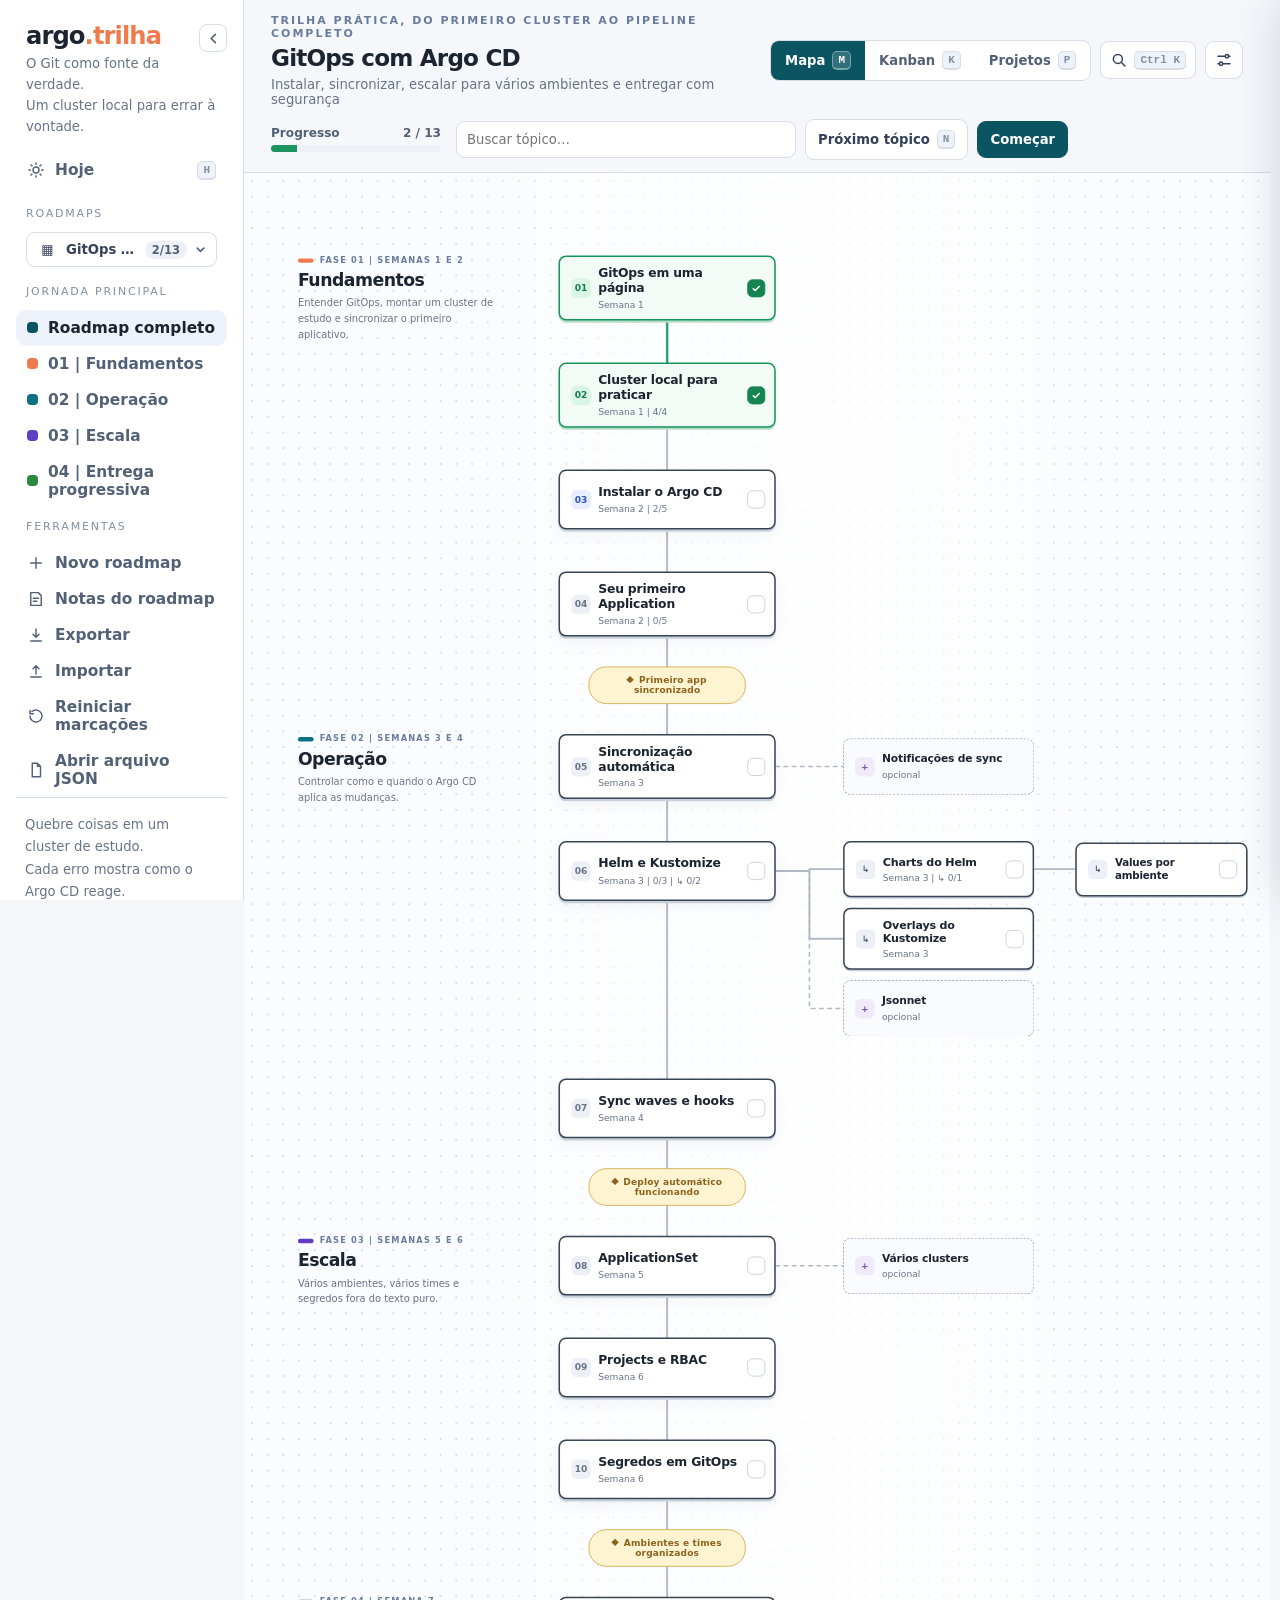
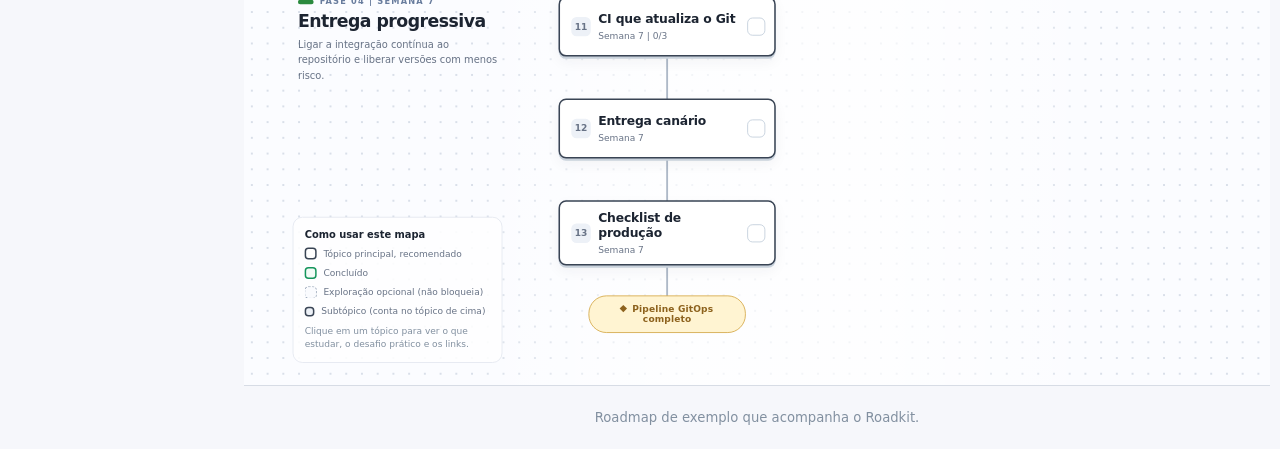
==== commit 20b89542: "feat: show shortcut keys on their buttons; phases leave Today On a computer, buttons with a shortcut" ====
--- a/index.html
+++ b/index.html
@@ -24,7 +24,7 @@
       </button>
     </div>
     <div class="side-sub" id="tagline"></div>
-    <button type="button" class="nav-btn today-btn" id="todayBtn" aria-pressed="false" aria-controls="today" data-i18n-title="todayOpen"><svg class="nav-ico" viewBox="0 0 24 24" width="18" height="18" aria-hidden="true" fill="none" stroke="currentColor" stroke-width="1.9" stroke-linecap="round"><circle cx="12" cy="12" r="4"/><path d="M12 2.5v2M12 19.5v2M2.5 12h2M19.5 12h2M5.3 5.3l1.4 1.4M17.3 17.3l1.4 1.4M5.3 18.7l1.4-1.4M17.3 6.7l1.4-1.4"/></svg><span class="nav-lbl" data-i18n="todayTitle"></span></button>
+    <button type="button" class="nav-btn today-btn" id="todayBtn" aria-pressed="false" aria-controls="today" data-i18n-title="todayOpen"><svg class="nav-ico" viewBox="0 0 24 24" width="18" height="18" aria-hidden="true" fill="none" stroke="currentColor" stroke-width="1.9" stroke-linecap="round"><circle cx="12" cy="12" r="4"/><path d="M12 2.5v2M12 19.5v2M2.5 12h2M19.5 12h2M5.3 5.3l1.4 1.4M17.3 17.3l1.4 1.4M5.3 18.7l1.4-1.4M17.3 6.7l1.4-1.4"/></svg><span class="nav-lbl" data-i18n="todayTitle"></span><kbd class="kbd-hint" aria-hidden="true">H</kbd></button>
     <div class="roadmap-switch">
       <div class="aside-label" data-i18n="roadmaps"></div>
       <button type="button" class="rm-current" id="rmBtn" aria-haspopup="true" aria-expanded="false" aria-controls="rmPop">
@@ -83,17 +83,17 @@
           <div class="bar"><div class="bar-fill" id="barFill"></div></div>
         </div>
         <input id="search" type="search" data-i18n-placeholder="searchPlaceholder" data-i18n-aria="searchAria">
-        <button class="secondary" id="nextBtn" data-i18n="nextTopic"></button>
+        <button class="secondary" id="nextBtn"><span data-i18n="nextTopic"></span><kbd class="kbd-hint" aria-hidden="true">N</kbd></button>
         <button class="primary" id="startBtn" data-i18n="start"></button>
       </div>
       <div class="tb-actions">
         <div class="seg" id="viewSeg" role="group" data-i18n-aria="viewSwitch">
-          <button type="button" data-view="map" aria-pressed="true" data-i18n="viewMap"></button>
-          <button type="button" data-view="kanban" aria-pressed="false" data-i18n="viewKanban"></button>
-          <button type="button" data-view="projects" aria-pressed="false" data-i18n="viewProjects" id="viewProjects" hidden></button>
+          <button type="button" data-view="map" aria-pressed="true"><span data-i18n="viewMap"></span><kbd class="kbd-hint" aria-hidden="true">M</kbd></button>
+          <button type="button" data-view="kanban" aria-pressed="false"><span data-i18n="viewKanban"></span><kbd class="kbd-hint" aria-hidden="true">K</kbd></button>
+          <button type="button" data-view="projects" aria-pressed="false" id="viewProjects" hidden><span data-i18n="viewProjects"></span><kbd class="kbd-hint" aria-hidden="true">P</kbd></button>
         </div>
         <button class="icon-btn" id="paletteBtn" type="button" data-i18n-aria="paletteOpen" data-i18n-title="paletteOpen">
-          <svg viewBox="0 0 24 24" width="18" height="18" aria-hidden="true" fill="none" stroke="currentColor" stroke-width="2" stroke-linecap="round"><circle cx="10.5" cy="10.5" r="6"/><path d="M15 15l5 5"/></svg>
+          <svg viewBox="0 0 24 24" width="18" height="18" aria-hidden="true" fill="none" stroke="currentColor" stroke-width="2" stroke-linecap="round"><circle cx="10.5" cy="10.5" r="6"/><path d="M15 15l5 5"/></svg><kbd class="kbd-hint" id="paletteKbd" aria-hidden="true">Ctrl K</kbd>
         </button>
         <button class="icon-btn" id="settingsBtn" type="button" aria-haspopup="true" aria-expanded="false" aria-controls="settings" data-i18n-aria="settings" data-i18n-title="settings">
           <svg viewBox="0 0 24 24" width="18" height="18" aria-hidden="true"><path d="M4 7h10M18 7h2M4 17h2M10 17h10" stroke="currentColor" stroke-width="2" stroke-linecap="round" fill="none"/><circle cx="16" cy="7" r="2.3" fill="none" stroke="currentColor" stroke-width="2"/><circle cx="8" cy="17" r="2.3" fill="none" stroke="currentColor" stroke-width="2"/></svg>
--- a/src/style.css
+++ b/src/style.css
@@ -352,3 +352,7 @@
 .read-only .today-btn{display:none!important}
 @media(max-width:800px){aside{position:relative}.side-top{padding-right:96px}.today-btn{position:absolute;top:9px;right:14px;width:auto;margin:0;padding:6px 12px;border:1px solid var(--line);border-radius:999px;background:var(--paper);font-size:calc(12px*var(--fs))}.today-btn.active{border-color:var(--sel)}.today{padding:18px 14px 32px;min-height:0}.td-head h1{font-size:calc(23px*var(--fs))}.td-back{width:100%}.td-grid{grid-template-columns:1fr}}
 @media print{.today{display:none!important}}
+/* shortcut hints: the key next to the button that has one, on screens with a keyboard */
+.kbd-hint{display:none;flex:none;margin-left:7px;min-width:18px;padding:1px 5px;border:1px solid var(--line);border-bottom-width:2px;border-radius:5px;background:var(--surface);color:var(--faint);font:700 calc(10px*var(--fs))/1.3 ui-monospace,SFMono-Regular,Menlo,Consolas,monospace;text-align:center;letter-spacing:0;vertical-align:1px}
+@media(min-width:801px) and (hover:hover){.kbd-hint{display:inline-block}.today-btn .kbd-hint{margin-left:auto}.td-back{display:inline-flex;align-items:center}#nextBtn,.seg button{display:inline-flex;align-items:center;justify-content:center}.seg button[aria-pressed="true"] .kbd-hint{background:rgba(255,255,255,.16);border-color:rgba(255,255,255,.35);color:#fff}#paletteBtn{width:auto;min-width:38px;padding:0 9px;display:inline-flex;align-items:center;gap:0}#paletteBtn .kbd-hint{margin-left:6px}}
+html.keys-off .kbd-hint:not(#paletteKbd),html[data-side=collapsed] .today-btn .kbd-hint{display:none!important}
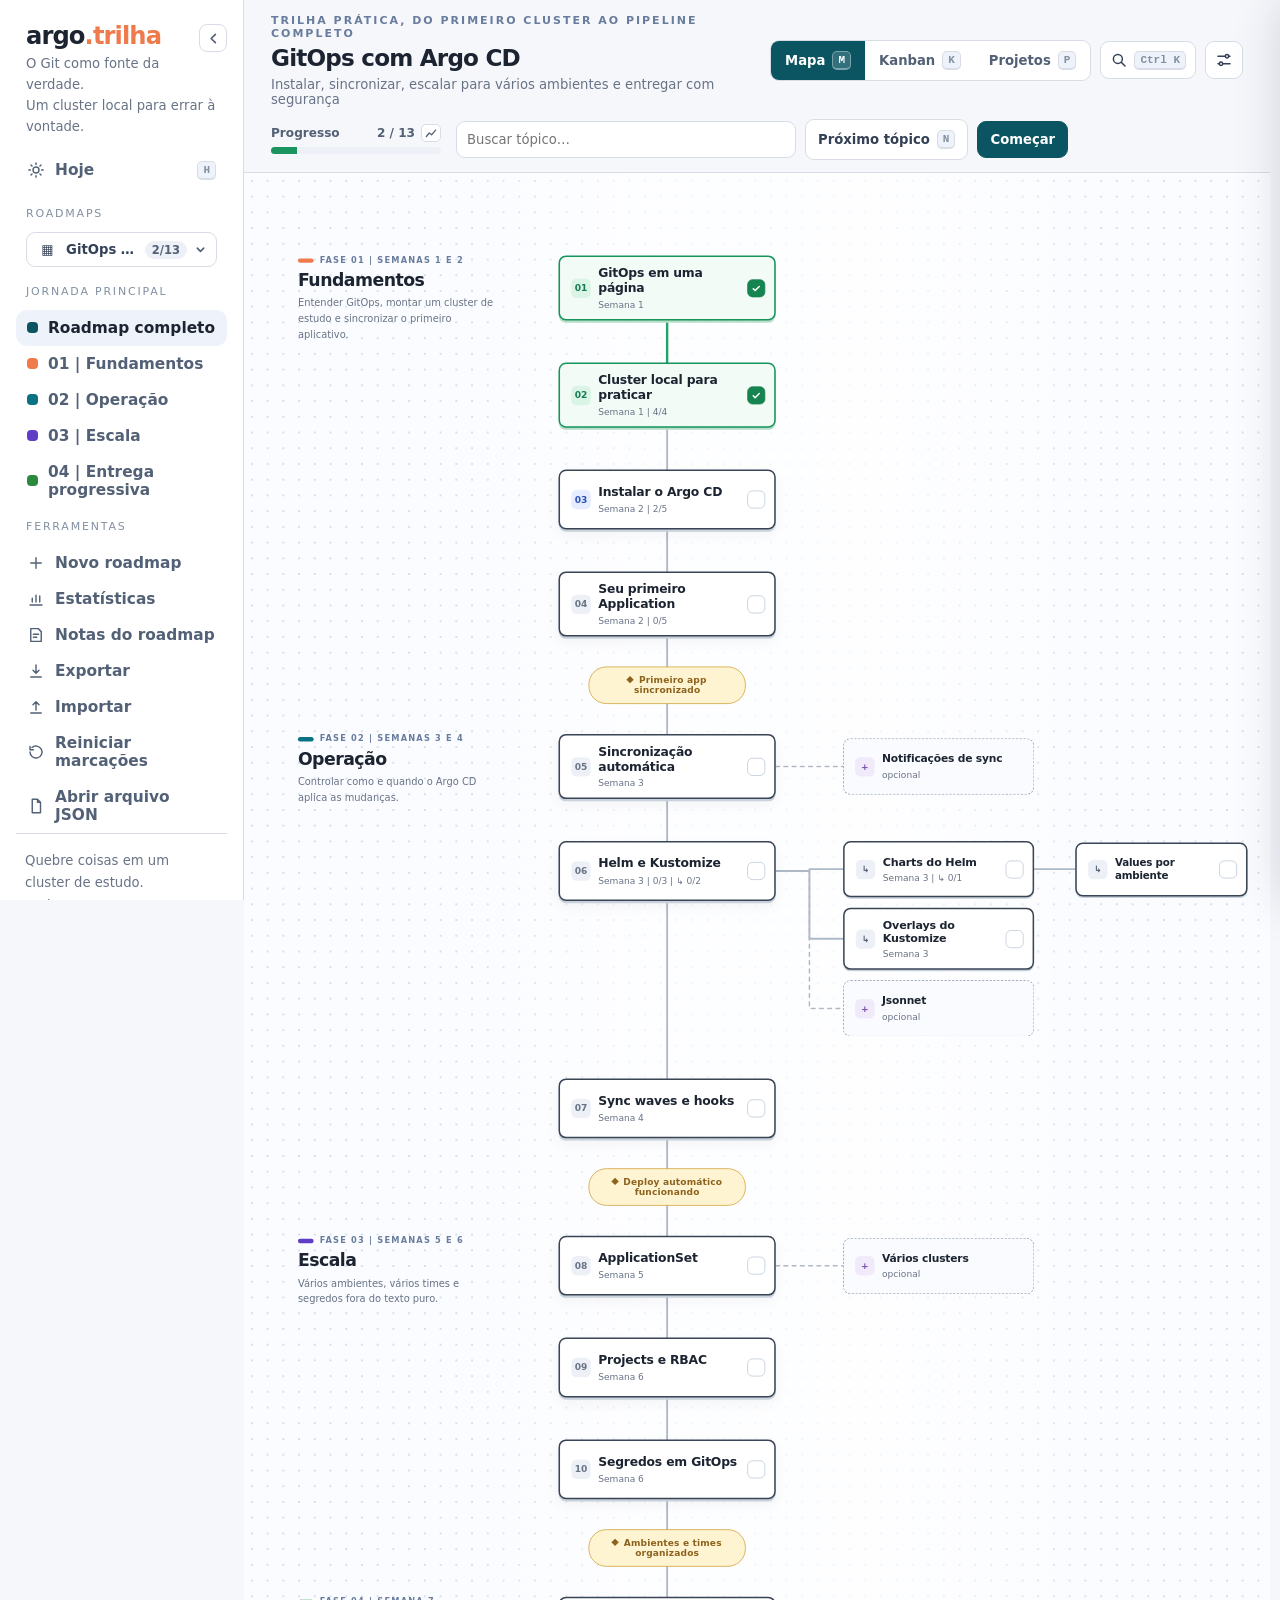
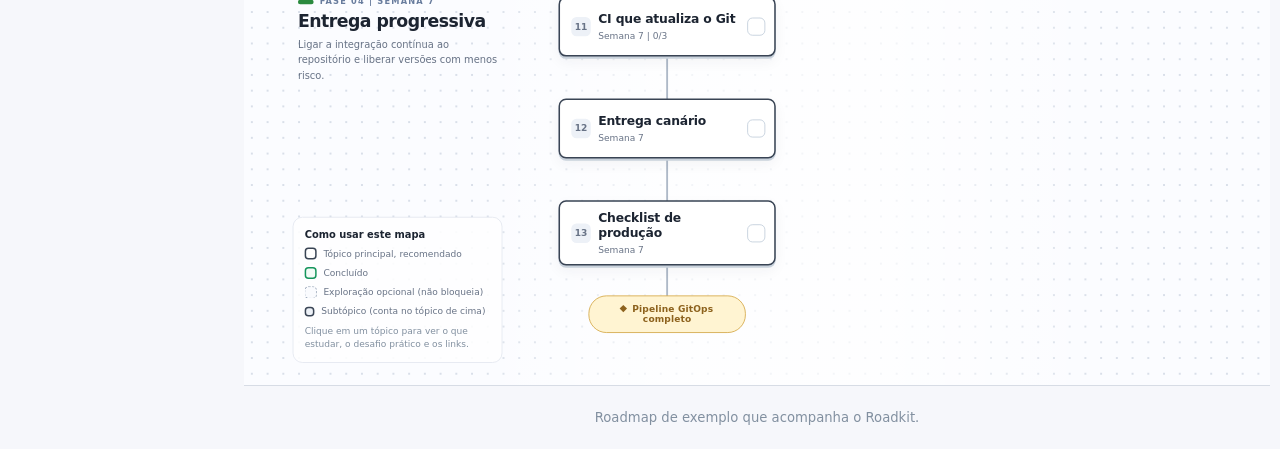
==== commit 743589a7: "feat: statistics screen with a heatmap, streaks, pace and forecast A Statistics screen, from the sid" ====
--- a/index.html
+++ b/index.html
@@ -24,7 +24,7 @@
       </button>
     </div>
     <div class="side-sub" id="tagline"></div>
-    <button type="button" class="nav-btn today-btn" id="todayBtn" aria-pressed="false" aria-controls="today" data-i18n-title="todayOpen"><svg class="nav-ico" viewBox="0 0 24 24" width="18" height="18" aria-hidden="true" fill="none" stroke="currentColor" stroke-width="1.9" stroke-linecap="round"><circle cx="12" cy="12" r="4"/><path d="M12 2.5v2M12 19.5v2M2.5 12h2M19.5 12h2M5.3 5.3l1.4 1.4M17.3 17.3l1.4 1.4M5.3 18.7l1.4-1.4M17.3 6.7l1.4-1.4"/></svg><span class="nav-lbl" data-i18n="todayTitle"></span><kbd class="kbd-hint" aria-hidden="true">H</kbd></button>
+    <button type="button" class="nav-btn today-btn" id="todayBtn" aria-pressed="false" aria-controls="today" data-i18n-title="todayOpen"><svg class="nav-ico" viewBox="0 0 24 24" width="18" height="18" aria-hidden="true" fill="none" stroke="currentColor" stroke-width="1.9" stroke-linecap="round"><circle cx="12" cy="12" r="4"/><path d="M12 2.5v2M12 19.5v2M2.5 12h2M19.5 12h2M5.3 5.3l1.4 1.4M17.3 17.3l1.4 1.4M5.3 18.7l1.4-1.4M17.3 6.7l1.4-1.4"/></svg><span class="nav-lbl" data-i18n="todayTitle"></span><span class="today-n" id="todayN" hidden></span><kbd class="kbd-hint" aria-hidden="true">H</kbd></button>
     <div class="roadmap-switch">
       <div class="aside-label" data-i18n="roadmaps"></div>
       <button type="button" class="rm-current" id="rmBtn" aria-haspopup="true" aria-expanded="false" aria-controls="rmPop">
@@ -40,6 +40,7 @@
     <div class="tools">
       <div class="aside-label" data-i18n="tools"></div>
       <button class="nav-btn" data-act="new" data-i18n-title="newRoadmap" data-i18n-aria="newRoadmap"><svg class="nav-ico" viewBox="0 0 24 24" width="18" height="18" aria-hidden="true" fill="none" stroke="currentColor" stroke-width="1.9" stroke-linecap="round" stroke-linejoin="round"><path d="M12 5v14M5 12h14"/></svg><span class="nav-lbl" data-i18n="newRoadmap"></span></button>
+      <button class="nav-btn" data-act="stats" data-i18n-title="statsOpen" data-i18n-aria="statsOpen"><svg class="nav-ico" viewBox="0 0 24 24" width="18" height="18" aria-hidden="true" fill="none" stroke="currentColor" stroke-width="1.9" stroke-linecap="round" stroke-linejoin="round"><path d="M4 20h16"/><path d="M7 16v-5M12 16V7M17 16v-8"/></svg><span class="nav-lbl" data-i18n="statsTitle"></span></button>
       <button class="nav-btn" data-act="notes" data-i18n-title="notesAll" data-i18n-aria="notesAll"><svg class="nav-ico" viewBox="0 0 24 24" width="18" height="18" aria-hidden="true" fill="none" stroke="currentColor" stroke-width="1.9" stroke-linecap="round" stroke-linejoin="round"><path d="M5 3.5h10l4 4V20.5H5z"/><path d="M8.5 11h7M8.5 15h4.5"/></svg><span class="nav-lbl" data-i18n="notesAll"></span></button>
       <button class="nav-btn" data-act="export" data-i18n-title="exportTitle" data-i18n-aria="exportTitle"><svg class="nav-ico" viewBox="0 0 24 24" width="18" height="18" aria-hidden="true" fill="none" stroke="currentColor" stroke-width="1.9" stroke-linecap="round" stroke-linejoin="round"><path d="M12 4v11m0 0l-4-4m4 4l4-4M5 20h14"/></svg><span class="nav-lbl" data-i18n="exportProgress"></span></button>
       <button class="nav-btn" data-act="import" data-i18n-title="importTitle" data-i18n-aria="importTitle"><svg class="nav-ico" viewBox="0 0 24 24" width="18" height="18" aria-hidden="true" fill="none" stroke="currentColor" stroke-width="1.9" stroke-linecap="round" stroke-linejoin="round"><path d="M12 16V5m0 0L8 9m4-4l4 4M5 20h14"/></svg><span class="nav-lbl" data-i18n="importProgress"></span></button>
@@ -79,7 +80,7 @@
       </div>
       <div class="controls">
         <div class="progress-wrap">
-          <div class="progress-txt"><span data-i18n="progress"></span><span id="progressText">0 / 0</span></div>
+          <div class="progress-txt"><span data-i18n="progress"></span><span id="progressText">0 / 0</span><button type="button" class="pg-stats" id="statsLink" data-i18n-title="statsOpenRm" data-i18n-aria="statsOpenRm"><svg viewBox="0 0 24 24" width="14" height="14" aria-hidden="true" fill="none" stroke="currentColor" stroke-width="2.2" stroke-linecap="round" stroke-linejoin="round"><path d="M4 18l5-6 4 3 7-8"/></svg></button></div>
           <div class="bar"><div class="bar-fill" id="barFill"></div></div>
         </div>
         <input id="search" type="search" data-i18n-placeholder="searchPlaceholder" data-i18n-aria="searchAria">
@@ -123,6 +124,20 @@
               <option value="today" data-i18n="homeToday"></option>
             </select></div>
             <span class="set-hint" data-i18n="homeHint"></span></div>
+          <div class="set-row"><label class="set-label" for="reviewSel" data-i18n="reviewSetting"></label>
+            <div class="sel-wrap"><select id="reviewSel">
+              <option value="off" data-i18n="reviewOff"></option>
+              <option value="on" data-i18n="reviewOnOpt"></option>
+            </select></div>
+            <label class="set-check" id="reviewThisRow" hidden><input type="checkbox" id="reviewThis"> <span data-i18n="reviewThis"></span></label>
+            <span class="set-hint" data-i18n="reviewHint"></span></div>
+          <div class="set-row"><label class="set-label" for="focusSel" data-i18n="focusSetting"></label>
+            <div class="sel-wrap"><select id="focusSel">
+              <option value="off" data-i18n="focusOff"></option>
+              <option value="on" data-i18n="focusOnOpt"></option>
+            </select></div>
+            <label class="set-check" id="focusNotifyRow" hidden><input type="checkbox" id="focusNotify"> <span data-i18n="focusNotify"></span></label>
+            <span class="set-hint" data-i18n="focusHint"></span></div>
           <div class="set-row"><label class="set-label" for="skipSel" data-i18n="skipWarn"></label>
             <div class="sel-wrap"><select id="skipSel">
               <option value="0" data-i18n="skipWarnAlways"></option>
@@ -143,6 +158,7 @@
           <div class="set-tools">
             <button type="button" class="secondary" data-act="new" data-i18n="newRoadmap"></button>
             <button type="button" class="secondary" data-act="notes" data-i18n="notesAll"></button>
+            <button type="button" class="secondary" data-act="stats" data-i18n="statsTitle"></button>
             <button type="button" class="secondary" data-act="export" data-i18n="exportProgress"></button>
             <button type="button" class="secondary" data-act="import" data-i18n="importProgress"></button>
             <button type="button" class="secondary" data-act="reset" data-i18n="resetProgress"></button>
@@ -152,6 +168,7 @@
       </div>
     </header>
     <section class="today" id="today" aria-labelledby="todayH"></section>
+    <section class="today stats" id="stats" aria-labelledby="statsH"></section>
     <section class="bodyline">
       <div class="map-viewport" id="mapViewport"><div class="map-frame" id="mapFrame"><div class="map" id="map"></div></div></div>
       <section class="board-wrap" id="boardWrap">
--- a/src/style.css
+++ b/src/style.css
@@ -317,7 +317,7 @@
 .cmdk-foot{margin:0;padding:8px 14px;border-top:1px solid var(--line);font-size:calc(11px*var(--fs));color:var(--faint)}
 .keys-table{width:100%;border-collapse:collapse;font-size:calc(12.5px*var(--fs))}.keys-table td{padding:7px 4px;border-bottom:1px solid var(--line-soft);color:var(--ink2)}.keys-table td:first-child{white-space:nowrap;width:1%;padding-right:16px}
 @media(max-width:800px){.cmdk{width:100vw;max-width:none;height:100dvh;max-height:none;margin:0;border:0;border-radius:0}.cmdk-foot{display:none}}
-#skipSel,#langSel,#keysSel,#homeSel{display:block;width:100%;padding:9px 30px 9px 10px;border:1px solid var(--line);border-radius:9px;background:var(--paper);color:var(--ink2);font-size:calc(12px*var(--fs));font-weight:700}
+#skipSel,#langSel,#keysSel,#homeSel,#reviewSel,#focusSel{display:block;width:100%;padding:9px 30px 9px 10px;border:1px solid var(--line);border-radius:9px;background:var(--paper);color:var(--ink2);font-size:calc(12px*var(--fs));font-weight:700}
 .set-tools{display:none;border-top:1px solid var(--line);padding-top:12px;gap:8px;grid-template-columns:1fr 1fr}
 .kc-warn{margin-left:auto;width:24px;height:22px;border:1px solid var(--ms-border);background:var(--ms-bg);color:var(--ms-ink);border-radius:6px;display:grid;place-items:center;padding:0}.kc-warn.on{background:var(--ms-border);color:#fff}
 .sync-note{margin:0;display:flex;align-items:center;gap:7px;font-size:calc(11px*var(--fs));line-height:1.4;color:var(--ink3)}.sync-note:empty{display:none}.sync-note::before{content:"";flex:none;width:7px;height:7px;border-radius:50%;background:var(--ink3)}.sync-note[data-kind=on]::before{background:#168450}.sync-note[data-kind=offline]::before,.sync-note[data-kind=auth]::before{background:#ce6e4c}
@@ -333,7 +333,7 @@
 @media(prefers-reduced-motion:reduce){*{scroll-behavior:auto!important;transition:none!important}}
 @media print{.rm-pop,.dlg,.projects-wrap,.toast{display:none!important}.detail-grip{display:none!important}.board-wrap{display:none!important}aside,.toolbar .controls,.detail,.footer-note{display:none!important}.map-frame{width:auto!important;height:auto!important}.map{transform:none!important}.app{display:block}.bodyline{display:block}.map-viewport{overflow:visible}body{background:#fff}@page{size:A3 portrait;margin:8mm}}
 /* Today screen: what is in progress and what comes next, across every roadmap */
-.today{display:none}body.today-on .today{display:block}body.today-on .toolbar,body.today-on .bodyline{display:none}
+.today{display:none}body.today-on #today{display:block}body.today-on .toolbar,body.today-on .bodyline{display:none}
 .today{max-width:1040px;margin:0 auto;padding:30px 28px 48px;min-height:calc(100vh - 80px)}
 .td-head{display:flex;align-items:flex-end;justify-content:space-between;gap:12px;flex-wrap:wrap}.td-head h1{margin:4px 0 0;font-size:calc(28px*var(--fs));letter-spacing:-1px;line-height:1.1}
 .td-date{font-size:calc(10.5px*var(--fs));font-weight:800;letter-spacing:1.8px;text-transform:uppercase;color:var(--eyebrow)}.td-sum{margin:6px 0 0;color:var(--dim);font-size:calc(13px*var(--fs))}
@@ -354,5 +354,42 @@
 @media print{.today{display:none!important}}
 /* shortcut hints: the key next to the button that has one, on screens with a keyboard */
 .kbd-hint{display:none;flex:none;margin-left:7px;min-width:18px;padding:1px 5px;border:1px solid var(--line);border-bottom-width:2px;border-radius:5px;background:var(--surface);color:var(--faint);font:700 calc(10px*var(--fs))/1.3 ui-monospace,SFMono-Regular,Menlo,Consolas,monospace;text-align:center;letter-spacing:0;vertical-align:1px}
-@media(min-width:801px) and (hover:hover){.kbd-hint{display:inline-block}.today-btn .kbd-hint{margin-left:auto}.td-back{display:inline-flex;align-items:center}#nextBtn,.seg button{display:inline-flex;align-items:center;justify-content:center}.seg button[aria-pressed="true"] .kbd-hint{background:rgba(255,255,255,.16);border-color:rgba(255,255,255,.35);color:#fff}#paletteBtn{width:auto;min-width:38px;padding:0 9px;display:inline-flex;align-items:center;gap:0}#paletteBtn .kbd-hint{margin-left:6px}}
+@media(min-width:801px) and (hover:hover){.kbd-hint{display:inline-block}.today-btn .kbd-hint{margin-left:auto}.td-back{display:inline-flex;align-items:center;gap:6px}#nextBtn,.seg button{display:inline-flex;align-items:center;justify-content:center}.seg button[aria-pressed="true"] .kbd-hint{background:rgba(255,255,255,.16);border-color:rgba(255,255,255,.35);color:#fff}#paletteBtn{width:auto;min-width:38px;padding:0 9px;display:inline-flex;align-items:center;gap:0}#paletteBtn .kbd-hint{margin-left:6px}}
 html.keys-off .kbd-hint:not(#paletteKbd),html[data-side=collapsed] .today-btn .kbd-hint{display:none!important}
+/* spaced review and focus sessions (both off by default) */
+.set-check{display:flex;align-items:center;gap:7px;font-size:calc(12px*var(--fs));color:var(--ink2)}.set-check[hidden]{display:none}.set-check input{width:15px;height:15px;margin:0;accent-color:var(--accent)}
+.today-n{flex:none;min-width:19px;padding:1px 6px;border-radius:999px;background:var(--ms-border);color:#fff;font-size:calc(10.5px*var(--fs));font-weight:850;text-align:center}.today-n[hidden]{display:none}.today-btn .today-n{margin-left:auto}.today-btn .today-n:not([hidden])+.kbd-hint{margin-left:6px}
+html[data-side=collapsed] .today-btn{position:relative}html[data-side=collapsed] .today-btn .today-n{position:absolute;top:2px;right:6px;min-width:16px;padding:0 4px;font-size:calc(9.5px*var(--fs))}
+.td-rev{border-left-color:var(--ms-border)}.td-link{all:unset;cursor:pointer;display:flex;align-items:baseline;gap:8px;font-size:calc(15px*var(--fs));font-weight:800;letter-spacing:-.2px;line-height:1.25;color:var(--ink)}.td-link:hover{text-decoration:underline}.td-link:focus-visible{outline:3px solid var(--focus);outline-offset:3px;border-radius:4px}
+.td-acts{display:flex;flex-wrap:wrap;gap:8px;margin-top:4px}.td-acts button{padding:8px 12px}
+.rev-note{display:inline-block;margin:-4px 0 14px!important;padding:3px 9px;border-radius:7px;background:var(--ms-bg);color:var(--ms-ink)!important;font-size:calc(11.5px*var(--fs))!important;font-weight:700;line-height:1.5!important}
+.focus-row{display:flex;flex-wrap:wrap;align-items:center;gap:6px 12px;margin:0 0 16px}.focus-btn{padding:8px 12px}.focus-total{font-size:calc(11.5px*var(--fs));color:var(--dim);font-weight:650}
+.focus{position:fixed;right:18px;bottom:18px;z-index:110;width:280px;padding:14px 16px 16px;border:1px solid var(--line);border-top:4px solid var(--sel);border-radius:14px;background:var(--paper);color:var(--ink);box-shadow:0 18px 50px var(--drawer-shadow);display:grid;gap:10px}
+.focus[data-phase=break]{border-top-color:var(--ok-solid)}.focus[data-phase=done]{border-top-color:var(--ok-solid)}
+.fz-head{display:grid;grid-template-columns:minmax(0,1fr) auto;gap:2px 8px;align-items:start}.fz-kind{grid-column:1;font-size:calc(10px*var(--fs));font-weight:850;letter-spacing:1.4px;text-transform:uppercase;color:var(--eyebrow)}
+.fz-title{all:unset;grid-column:1;cursor:pointer;font-size:calc(14px*var(--fs));font-weight:800;line-height:1.3;overflow-wrap:anywhere}.fz-title:hover{text-decoration:underline}.fz-x{grid-column:2;grid-row:1/3;width:28px;height:28px;font-size:18px}
+.fz-clock{font:800 calc(40px*var(--fs))/1 ui-monospace,SFMono-Regular,Menlo,Consolas,monospace;letter-spacing:-1px;text-align:center;padding:4px 0;font-variant-numeric:tabular-nums}.fz-clock.paused{opacity:.45}
+.fz-acts{display:flex;gap:8px}.fz-acts button{flex:1}.fz-len{display:flex}.fz-len button{flex:1}.fz-move{display:flex;align-items:center;gap:7px;font-size:calc(12px*var(--fs));color:var(--ink2)}.fz-move input{accent-color:var(--accent)}.fz-go{width:100%}.fz-msg{margin:0;font-size:calc(13px*var(--fs));color:var(--ink2);line-height:1.5}
+.read-only .focus,.read-only .focus-row{display:none!important}
+@media(max-width:800px){.focus{left:10px;right:10px;bottom:10px;width:auto;padding:10px 12px 12px;gap:8px}.focus[data-phase=focus],.focus[data-phase=break]{grid-template-columns:auto minmax(0,1fr);align-items:center;column-gap:14px}.fz-head{grid-column:1/-1}.fz-clock{font-size:calc(28px*var(--fs));padding:0}body:has(#focusBox) .footer-note{padding-bottom:150px}}
+@media print{.focus{display:none!important}}
+/* statistics: heatmap, numbers and each roadmap's pace */
+body.stats-on .stats{display:block}body.stats-on .toolbar,body.stats-on .bodyline{display:none}
+.pg-stats{margin-left:6px;width:20px;height:18px;display:inline-grid;place-items:center;padding:0;border:1px solid var(--line);border-radius:5px;background:var(--paper);color:var(--ink3)}.pg-stats:hover{color:var(--ink);background:var(--surface)}.progress-txt{align-items:center}.progress-txt #progressText{margin-left:auto}
+.st-cards{display:grid;grid-template-columns:repeat(auto-fit,minmax(170px,1fr));gap:10px;margin-top:22px}
+.st-card{display:grid;gap:4px;padding:14px 16px;border:1px solid var(--line);border-radius:12px;background:var(--paper);box-shadow:0 2px 0 var(--node-shadow)}.st-label{font-size:calc(10.5px*var(--fs));font-weight:800;text-transform:uppercase;letter-spacing:1.1px;color:var(--ink3)}.st-value{font-size:calc(28px*var(--fs));letter-spacing:-1px;line-height:1.1}.st-note{font-size:calc(11.5px*var(--fs));color:var(--dim)}
+.hm-wrap{overflow-x:auto;padding:14px 16px 8px;border:1px solid var(--line);border-radius:12px;background:var(--paper);scrollbar-width:thin}.hm{display:block}.hm text{font-size:10px;fill:var(--faint);font-family:inherit}
+.hm rect{cursor:pointer}.hm rect:hover{stroke:var(--ink);stroke-width:1.2}.hm-0{fill:var(--chip)}.hm-1{fill:var(--bar);fill-opacity:.3}.hm-2{fill:var(--bar);fill-opacity:.52}.hm-3{fill:var(--bar);fill-opacity:.76}.hm-4{fill:var(--bar)}
+.hm-foot{display:flex;flex-wrap:wrap;align-items:center;justify-content:space-between;gap:6px 14px;margin-top:8px}.hm-info{margin:0;font-size:calc(12px*var(--fs));color:var(--ink2)}
+.hm-legend{display:inline-flex;align-items:center;gap:3px;font-size:calc(11px*var(--fs));color:var(--dim)}.hm-legend i{width:11px;height:11px;border-radius:2.5px;display:inline-block;background:var(--chip)}.hm-legend i:first-of-type{margin-left:4px}.hm-legend i:last-of-type{margin-right:4px}
+.hm-legend i.hm-1{background:color-mix(in srgb,var(--bar) 30%,transparent)}.hm-legend i.hm-2{background:color-mix(in srgb,var(--bar) 52%,transparent)}.hm-legend i.hm-3{background:color-mix(in srgb,var(--bar) 76%,transparent)}.hm-legend i.hm-4{background:var(--bar)}
+.st-rms{display:grid;grid-template-columns:repeat(auto-fill,minmax(420px,1fr));gap:12px}
+.st-rm-block{display:grid;gap:10px;align-content:start;padding:14px 16px;border:1px solid var(--line);border-radius:12px;background:var(--paper);box-shadow:0 2px 0 var(--node-shadow);scroll-margin-top:16px}
+.st-rm-head{display:flex;align-items:center;gap:8px;min-width:0}.st-rm-title{font-size:calc(15px*var(--fs));min-width:0;overflow:hidden;text-overflow:ellipsis;white-space:nowrap;display:block}.st-chip{margin-left:auto;flex:none;font-size:calc(10.5px*var(--fs));background:var(--chip);color:var(--ink3);border-radius:999px;padding:2px 8px}
+.st-rm-body{display:flex;flex-wrap:wrap;gap:10px 18px;align-items:flex-start}.st-rm-text{flex:1 1 180px;min-width:0}.st-sub{margin:0 0 6px;font-size:calc(10.5px*var(--fs));font-weight:800;text-transform:uppercase;letter-spacing:1px;color:var(--ink3)}
+.wk{display:block}.wk-on{fill:var(--bar)}.wk-off{fill:var(--chip)}.st-forecast{margin:0 0 4px;font-size:calc(13px*var(--fs));font-weight:700;color:var(--ink2);line-height:1.45}.st-meta{margin:0;font-size:calc(11.5px*var(--fs));color:var(--dim)}
+.st-recent{list-style:none;margin:0;padding:0;display:grid;gap:5px}.st-recent li{display:flex;flex-wrap:wrap;justify-content:space-between;gap:2px 10px;font-size:calc(12px*var(--fs));padding:6px 0;border-top:1px solid var(--line-soft)}.st-rt{font-weight:700;color:var(--ink2)}.st-rm{color:var(--dim)}.st-rm b.ok{color:var(--ok-ink)}.st-rm b.over{color:var(--ms-ink)}
+.read-only [data-act=stats],.read-only .pg-stats{display:none!important}
+@media(max-width:800px){.st-rms{grid-template-columns:1fr}.st-cards{grid-template-columns:1fr 1fr}.st-value{font-size:calc(23px*var(--fs))}}
+@media print{.stats{display:none!important}}
+@media(min-width:801px){.hm{width:100%;height:auto}}
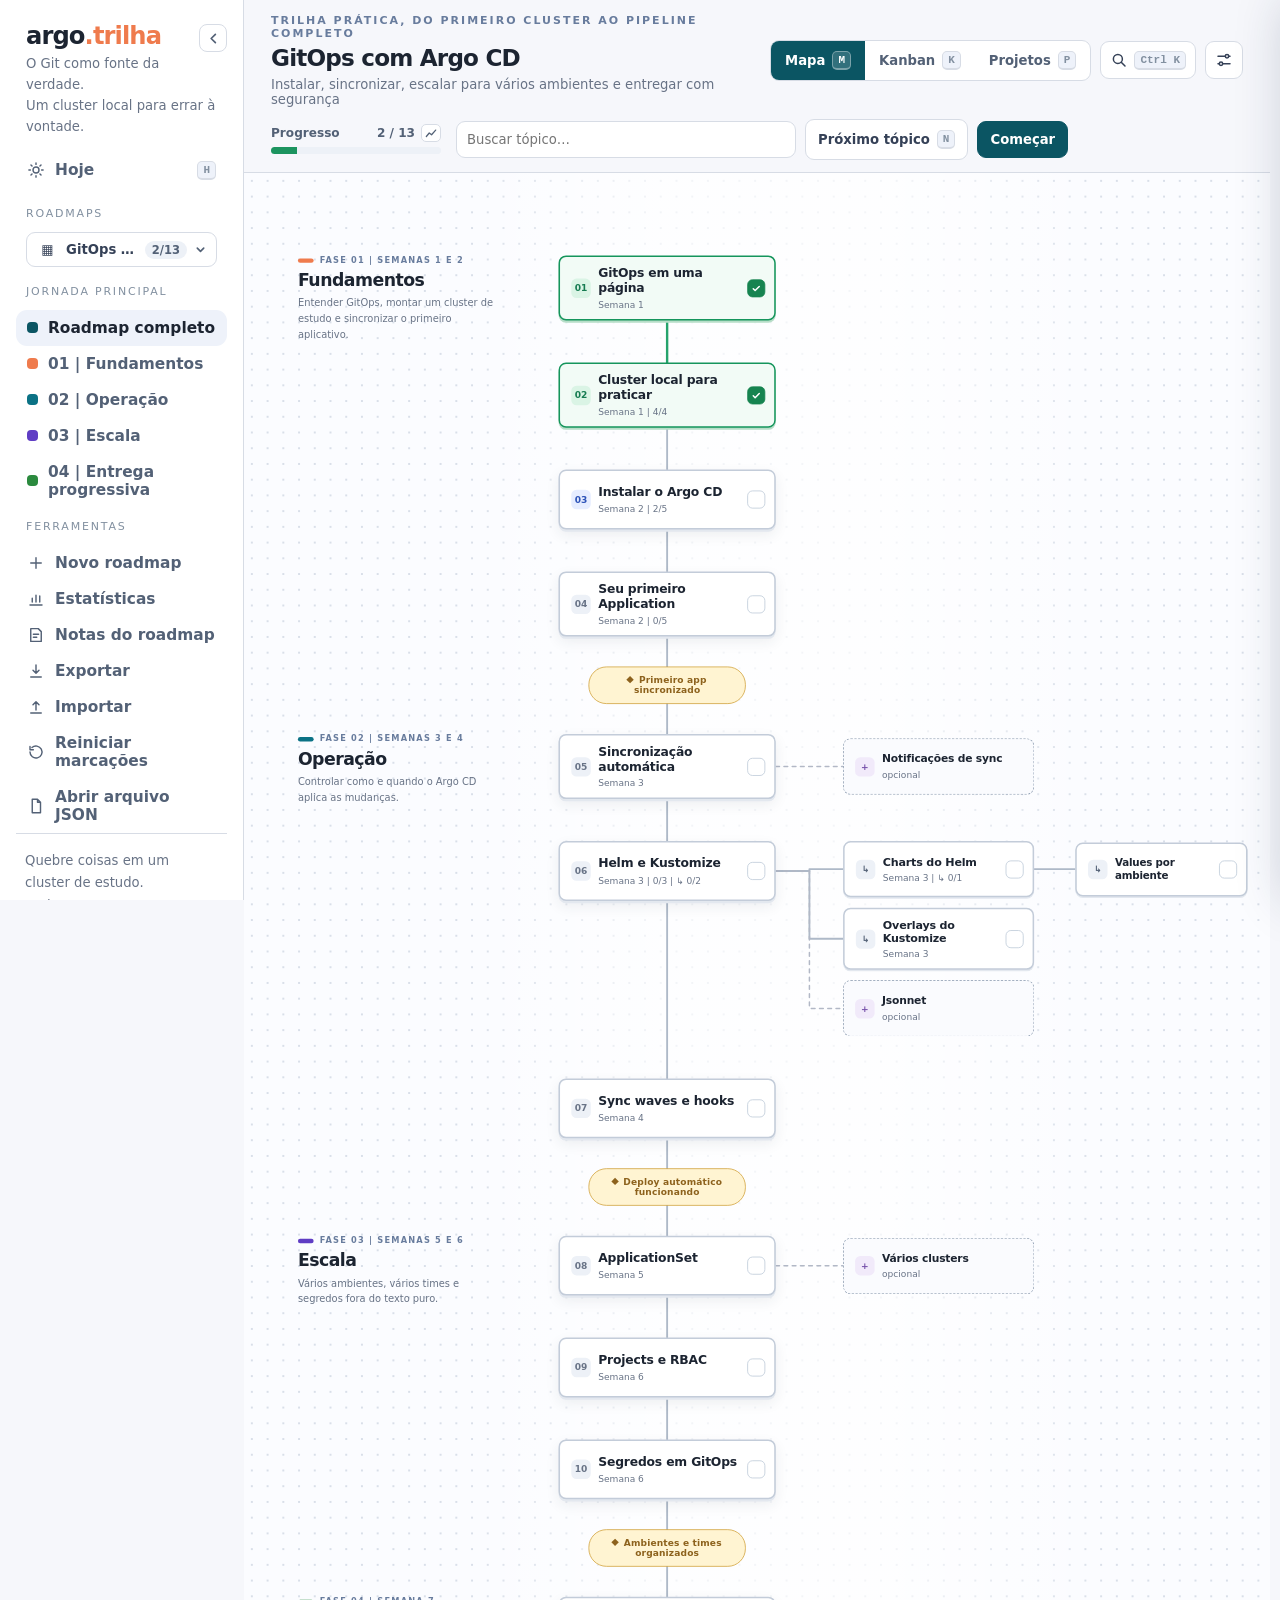
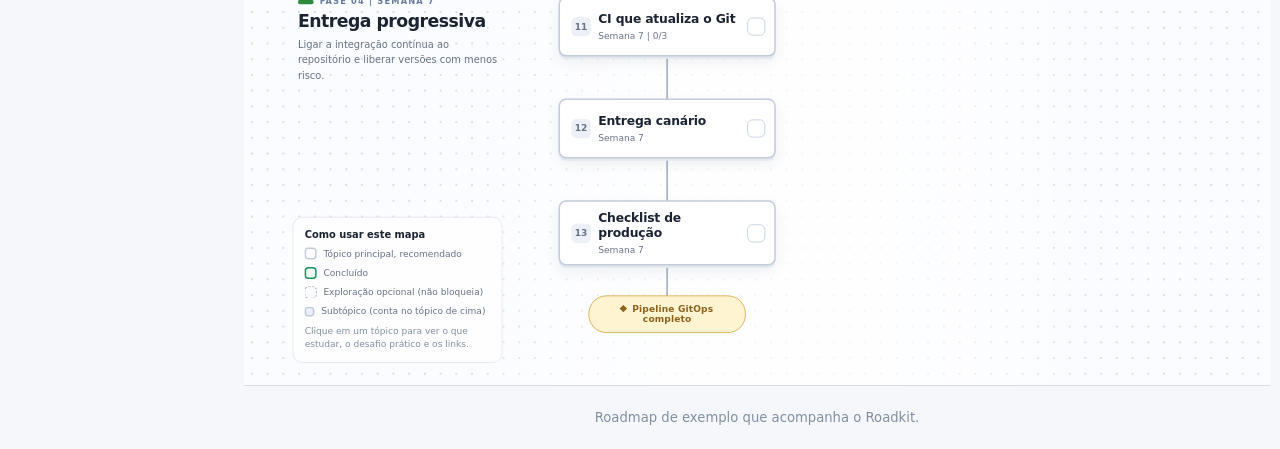
==== commit 4d099fe5: "fix: settings scroll on short windows; ask before changing sub-topics The settings popover had no he" ====
--- a/index.html
+++ b/index.html
@@ -145,7 +145,8 @@
               <option value="5" data-i18n="skipWarnUpTo5"></option>
               <option value="off" data-i18n="skipWarnNever"></option>
             </select></div>
-            <span class="set-hint" data-i18n="skipWarnHint"></span></div>
+            <span class="set-hint" data-i18n="skipWarnHint"></span>
+            <label class="set-check"><input type="checkbox" id="cascadeAsk" checked> <span data-i18n="cascadeAsk"></span></label></div>
           <div class="set-row" id="installRow" hidden><button type="button" class="secondary" id="installBtn" data-i18n="installApp"></button>
             <span class="set-hint" data-i18n="installHint"></span></div>
           <div class="set-row"><label class="set-label" for="keysSel" data-i18n="shortcuts"></label>
@@ -178,7 +179,7 @@
       <section class="projects-wrap" id="projects"></section>
       <div class="detail-grip" id="detailGrip" role="separator" aria-orientation="vertical" tabindex="0" data-i18n-aria="resizeDetail"></div>
       <section class="detail" id="detail" aria-live="polite">
-        <button class="detail-close" id="detailClose" data-i18n-aria="close">×</button>
+        <button class="detail-close" id="detailClose" type="button" data-i18n-aria="close" data-i18n-title="close"><svg viewBox="0 0 24 24" width="17" height="17" aria-hidden="true" fill="none" stroke="currentColor" stroke-width="2" stroke-linejoin="round"><rect x="3.5" y="4.5" width="17" height="15" rx="2.5"/><path d="M14.5 4.5v15"/></svg></button>
         <div id="detailContent" class="detail-placeholder"></div>
       </section>
     </section>
--- a/src/style.css
+++ b/src/style.css
@@ -1,7 +1,7 @@
 :root{--bg:#f6f7fb;--paper:#fff;--map-bg:#fbfcff;--map-dot:#d9dfe9;--fade:255,255,255;--toolbar-bg:rgba(246,247,251,.97);
 --surface:#eef2fa;--chip:#edf1f7;--line:#d7dce5;--line-soft:#e1e5ee;
 --ink:#1c2431;--ink2:#354157;--ink3:#536176;--dim:#687386;--faint:#8290a0;--eyebrow:#687c9d;
---node-border:#394454;--node-shadow:#c9d2dc;--node-glow:rgba(37,47,67,.05);--node-glow-hover:rgba(37,47,67,.09);
+--node-border:#c3ccd9;--node-shadow:#e3e8ef;--node-glow:rgba(37,47,67,.08);--node-glow-hover:rgba(37,47,67,.14);
 --sel:#4875e4;--sel-ring:rgba(72,117,228,.15);
 --ok-bg:#f2fbf6;--ok-border:#15955c;--ok-shadow:#b7dec8;--ok-chip:#daf4e5;--ok-ink:#157b51;--ok-solid:#168450;--bar:#1c945f;--path-ok:#25a36c;--ok-soft-bg:#e5f5eb;--ok-soft-ink:#187a4e;--ok-soft-border:#99d2b3;
 --ms-bg:#fff4d2;--ms-border:#cf9e32;--ms-ink:#8d621d;
@@ -33,12 +33,12 @@
 --brand-text:color-mix(in srgb,var(--brand) 62%,#fff);color-scheme:dark}
 /* palettes: each one only repaints the light or dark base above ("light" and "night" are the bases themselves) */
 :root[data-theme="light"][data-palette="mist"]{--bg:#e6e9ee;--paper:#f1f3f6;--map-bg:#eceff3;--map-dot:#d0d6df;--fade:236,239,243;--toolbar-bg:rgba(230,233,238,.96);
---surface:#e1e5eb;--chip:#e0e4ea;--line:#cdd3dc;--line-soft:#d7dce4;--node-shadow:#c2cad5;
+--surface:#e1e5eb;--chip:#e0e4ea;--line:#cdd3dc;--line-soft:#d7dce4;--node-shadow:#d3d9e1;--node-border:#b3bcc9;
 --opt-bg:#eef0f4;--res-bg:#edf0f4;--res-hover-bg:#e6ebf2;--legend-bg:#f1f3f6dd;--check-border:#b6c0cd;--scroll:#b3bccb;--drag-bg:rgba(225,230,238,.85)}
 :root[data-theme="light"][data-palette="paper"]{--bg:#f4efe6;--paper:#fbf8f2;--map-bg:#f8f3ea;--map-dot:#e2d8c6;--fade:248,243,234;--toolbar-bg:rgba(244,239,230,.97);
 --surface:#eee6d8;--chip:#ece3d3;--line:#ddd2bf;--line-soft:#e6dccb;
 --ink:#2b2418;--ink2:#463c2c;--ink3:#5f5340;--dim:#76695a;--faint:#968a78;--eyebrow:#8a7350;
---node-border:#4a3f30;--node-shadow:#d8ccb6;--node-glow:rgba(70,55,30,.06);--node-glow-hover:rgba(70,55,30,.1);
+--node-border:#d2c4ab;--node-shadow:#e6dccb;--node-glow:rgba(70,55,30,.09);--node-glow-hover:rgba(70,55,30,.1);
 --sel:#b85f2a;--sel-ring:rgba(184,95,42,.16);
 --opt-bg:#f9f5ee;--opt-border:#a39580;--opt-num-bg:#efe5f2;--opt-num-ink:#7a4f8f;
 --path:#c4b8a3;--path-opt:#c9bfae;--link:#9a4a1c;--focus:#d08a50;
@@ -146,13 +146,14 @@
 .nav-btn{width:100%;display:flex;align-items:center;gap:10px;text-align:left;padding:9px 11px;border:0;background:transparent;border-radius:11px;color:var(--ink3);font-weight:680}
 .nav-btn:hover,.nav-btn.active{background:var(--surface);color:var(--ink)}.nav-dot{width:11px;height:11px;border-radius:4px;background:#ccc;flex:none}
 .aside-bottom{margin-top:0;padding:16px 9px 0;color:var(--dim);font-size:calc(12px*var(--fs));line-height:1.7;border-top:1px solid var(--line)}
-.workspace{min-width:0}.toolbar{position:sticky;top:0;z-index:4;background:var(--toolbar-bg);backdrop-filter:blur(12px);border-bottom:1px solid var(--line);padding:14px 27px 12px;display:grid;grid-template-columns:minmax(0,1fr) auto;grid-template-areas:"title actions" "controls controls";gap:12px 16px;align-items:center}.top-left{grid-area:title}.tb-actions{grid-area:actions;display:flex;gap:9px;align-items:center;position:relative}@media(min-width:1560px){.toolbar{grid-template-columns:minmax(200px,1fr) max-content max-content;grid-template-areas:"title controls actions"}.controls{flex-wrap:nowrap}}
+.workspace{min-width:0}.toolbar{position:sticky;top:0;z-index:4;background:var(--toolbar-bg);backdrop-filter:blur(12px);border-bottom:1px solid var(--line);padding:14px 27px 12px;display:grid;grid-template-columns:minmax(0,1fr) auto;grid-template-areas:"title actions" "controls controls";gap:12px 16px;align-items:center}.top-left{grid-area:title}.tb-actions{grid-area:actions;display:flex;gap:9px;align-items:center;position:relative}/* one row only when the workspace really has the room (about 1550 px): from 1800 px with the details panel closed,
+   from 2140 px with it open as a column */@media(min-width:2140px){.toolbar{grid-template-columns:minmax(200px,1fr) max-content max-content;grid-template-areas:"title controls actions"}.controls{flex-wrap:nowrap}}@media(min-width:1800px){html:not(.detail-open) .toolbar{grid-template-columns:minmax(200px,1fr) max-content max-content;grid-template-areas:"title controls actions"}html:not(.detail-open) .controls{flex-wrap:nowrap}}
 .top-left{min-width:0}.eyebrow{font-size:calc(10px*var(--fs));font-weight:800;letter-spacing:2px;color:var(--eyebrow);text-transform:uppercase}.toolbar h1{font-size:calc(21px*var(--fs));line-height:1.15;letter-spacing:-.8px;margin:5px 0}.toolbar p{font-size:calc(12px*var(--fs));color:var(--dim);margin:0}
 .controls{grid-area:controls;display:flex;gap:9px;align-items:center;flex-wrap:wrap}.primary,.secondary{padding:10px 12px;border-radius:9px;font-size:calc(12px*var(--fs));font-weight:750;white-space:nowrap}.primary{border:1px solid var(--accent);background:var(--accent);color:white}.primary:hover{filter:brightness(.82)}.secondary{background:var(--paper);border:1px solid var(--line);color:var(--ink2)}.secondary:hover{background:var(--surface)}
 :root[data-theme="dark"] .primary{border-color:rgba(255,255,255,.2)}:root[data-theme="dark"] .primary:hover{filter:brightness(1.25)}
 .icon-btn{width:38px;height:38px;border-radius:9px;border:1px solid var(--line);background:var(--paper);color:var(--ink2);display:grid;place-items:center;padding:0}.icon-btn:hover{background:var(--surface)}#settingsBtn svg{display:block}
 .progress-wrap{width:170px;display:grid;gap:5px;margin-right:6px}.progress-txt{display:flex;justify-content:space-between;font-size:calc(11px*var(--fs));color:var(--ink3);font-weight:750}.bar{height:7px;background:var(--chip);border-radius:9px;overflow:hidden}.bar-fill{height:100%;width:0;background:var(--bar);transition:width .3s}
-.bodyline{--dw:clamp(280px,var(--detail-w,320px),60vw);position:relative;display:grid;grid-template-columns:minmax(0,1fr) var(--dw);min-height:calc(100vh - 90px)}.detail-grip{position:absolute;top:0;bottom:0;right:calc(var(--dw) - 4px);width:8px;z-index:4;cursor:col-resize;touch-action:none}.detail-grip::after{content:"";position:absolute;top:0;bottom:0;left:3px;width:2px;background:var(--brand);opacity:0;transition:opacity .15s}.detail-grip:hover::after,.detail-grip:focus-visible::after,.detail-grip.drag::after{opacity:.7}.detail-grip:focus-visible{outline:none}body.resizing{cursor:col-resize;user-select:none;-webkit-user-select:none}
+.bodyline{--dw:clamp(280px,var(--detail-w,320px),60vw);position:relative;display:grid;grid-template-columns:minmax(0,1fr) var(--dw);min-height:calc(100vh - 90px)}.detail-grip{position:absolute;top:0;bottom:0;right:calc(var(--dw) - 4px);width:8px;z-index:3;cursor:col-resize;touch-action:none}.detail-grip::after{content:"";position:absolute;top:0;bottom:0;left:3px;width:2px;background:var(--brand);opacity:0;transition:opacity .15s}.detail-grip:hover::after,.detail-grip:focus-visible::after,.detail-grip.drag::after{opacity:.7}.detail-grip:focus-visible{outline:none}body.resizing{cursor:col-resize;user-select:none;-webkit-user-select:none}
 .map-viewport{overflow-x:auto;overflow-y:visible;position:relative;scrollbar-color:var(--scroll) transparent;scrollbar-width:thin}
 .map-frame{position:relative;margin:0 auto}
 .map{width:1135px;height:900px;position:relative;transform-origin:0 0;background-color:var(--map-bg);background-image:radial-gradient(var(--map-dot) 1px,transparent 1px);background-size:21px 21px;isolation:isolate}
@@ -268,7 +269,7 @@
 .statusbar{display:flex;flex-wrap:wrap;gap:6px;margin:0 0 14px}.statusbar button{border:1px solid var(--line);background:var(--paper);color:var(--ink3);border-radius:999px;padding:5px 10px;font-size:calc(11px*var(--fs));font-weight:750}
 .statusbar button.on{color:var(--ink);background:var(--chip);border-color:var(--faint)}.statusbar button.on.s-working{background:var(--work-chip);color:var(--work-ink);border-color:var(--sel)}.statusbar button.on.s-review{background:var(--ms-bg);color:var(--ms-ink);border-color:var(--ms-border)}.statusbar button.on.s-finished{background:var(--ok-soft-bg);color:var(--ok-soft-ink);border-color:var(--ok-solid)}
 .road-node.st-working .node-num{background:var(--work-chip);color:var(--work-ink)}.road-node.st-review .node-num{background:var(--ms-bg);color:var(--ms-ink)}
-.settings{position:absolute;right:0;top:calc(100% + 10px);width:320px;max-width:calc(100vw - 24px);background:var(--paper);border:1px solid var(--line);border-radius:14px;padding:14px;box-shadow:0 18px 44px var(--drawer-shadow);z-index:30;display:grid;gap:14px}.settings[hidden]{display:none}
+.settings{position:absolute;right:0;top:calc(100% + 10px);width:320px;max-width:calc(100vw - 24px);max-height:calc(100vh - 120px);overflow-y:auto;overscroll-behavior:contain;scrollbar-width:thin;background:var(--paper);border:1px solid var(--line);border-radius:14px;padding:14px;box-shadow:0 18px 44px var(--drawer-shadow);z-index:30;display:grid;gap:14px}.settings[hidden]{display:none}
 .set-row{display:grid;gap:7px}.set-label{font-size:calc(11px*var(--fs));font-weight:800;color:var(--ink2);text-transform:uppercase;letter-spacing:.9px}.set-hint{font-size:calc(11px*var(--fs));color:var(--dim);line-height:1.45}
 .seg.small{display:flex}.seg.small button{flex:1;padding:8px 6px;font-size:calc(12px*var(--fs))}.fs-s{font-size:11px!important}.fs-m{font-size:13px!important}.fs-l{font-size:15px!important}.fs-xl{font-size:17px!important}
 .pal-group{display:grid;gap:6px}.pal-group[hidden]{display:none}.pal-sub{font-size:calc(10.5px*var(--fs));font-weight:700;color:var(--dim)}
@@ -393,3 +394,15 @@
 @media(max-width:800px){.st-rms{grid-template-columns:1fr}.st-cards{grid-template-columns:1fr 1fr}.st-value{font-size:calc(23px*var(--fs))}}
 @media print{.stats{display:none!important}}
 @media(min-width:801px){.hm{width:100%;height:auto}}
+/* the demo notice: a card in the sidebar (the page footer on phones), hidden for 30 days on request */
+.demo-note{margin:12px 0 10px;padding:11px 12px;border:1px solid var(--line);border-radius:11px;background:var(--surface);font-size:calc(12px*var(--fs));line-height:1.5;color:var(--ink2)}
+.demo-note p{margin:4px 0 6px}.demo-note a{font-weight:750}.dn-head{display:flex;align-items:center;justify-content:space-between;gap:8px}.dn-head b{font-size:calc(11px*var(--fs));text-transform:uppercase;letter-spacing:1px;color:var(--eyebrow)}
+.dn-x{width:24px;height:24px;border:0;border-radius:6px;background:transparent;color:var(--ink3);font-size:16px;line-height:1;padding:0}.dn-x:hover{background:var(--chip);color:var(--ink)}
+.dn-foot{display:none}html[data-side=collapsed] .dn-side{display:none}
+@media(max-width:800px){.dn-side{display:none}.dn-foot{display:block;max-width:440px;margin:0 auto 14px;text-align:left}}
+/* the details panel is closed until you pick a topic or project; on a wide screen it is then a column, closed by
+   its own button (or Esc), and the map takes the whole width again */
+@media(min-width:1600px){html:not(.detail-open) .bodyline{grid-template-columns:minmax(0,1fr)}html:not(.detail-open) .detail,html:not(.detail-open) .detail-grip{display:none}.detail-close{display:grid;place-items:center;position:absolute;top:13px;right:16px;width:32px;height:32px;padding:0;border:0;border-radius:7px;background:var(--chip);color:var(--ink2)}.detail-close:hover{background:var(--surface);color:var(--ink)}.detail h2{padding-right:30px}}
+@media(max-width:1599px){.detail-close{display:grid;place-items:center;width:34px;height:34px;padding:0}}
+/* the dialog before a topic carries its sub-topics along */
+.dlg-small{width:min(460px,94vw)}.cascade-text{margin:0 0 14px;line-height:1.6;color:var(--ink2)}
